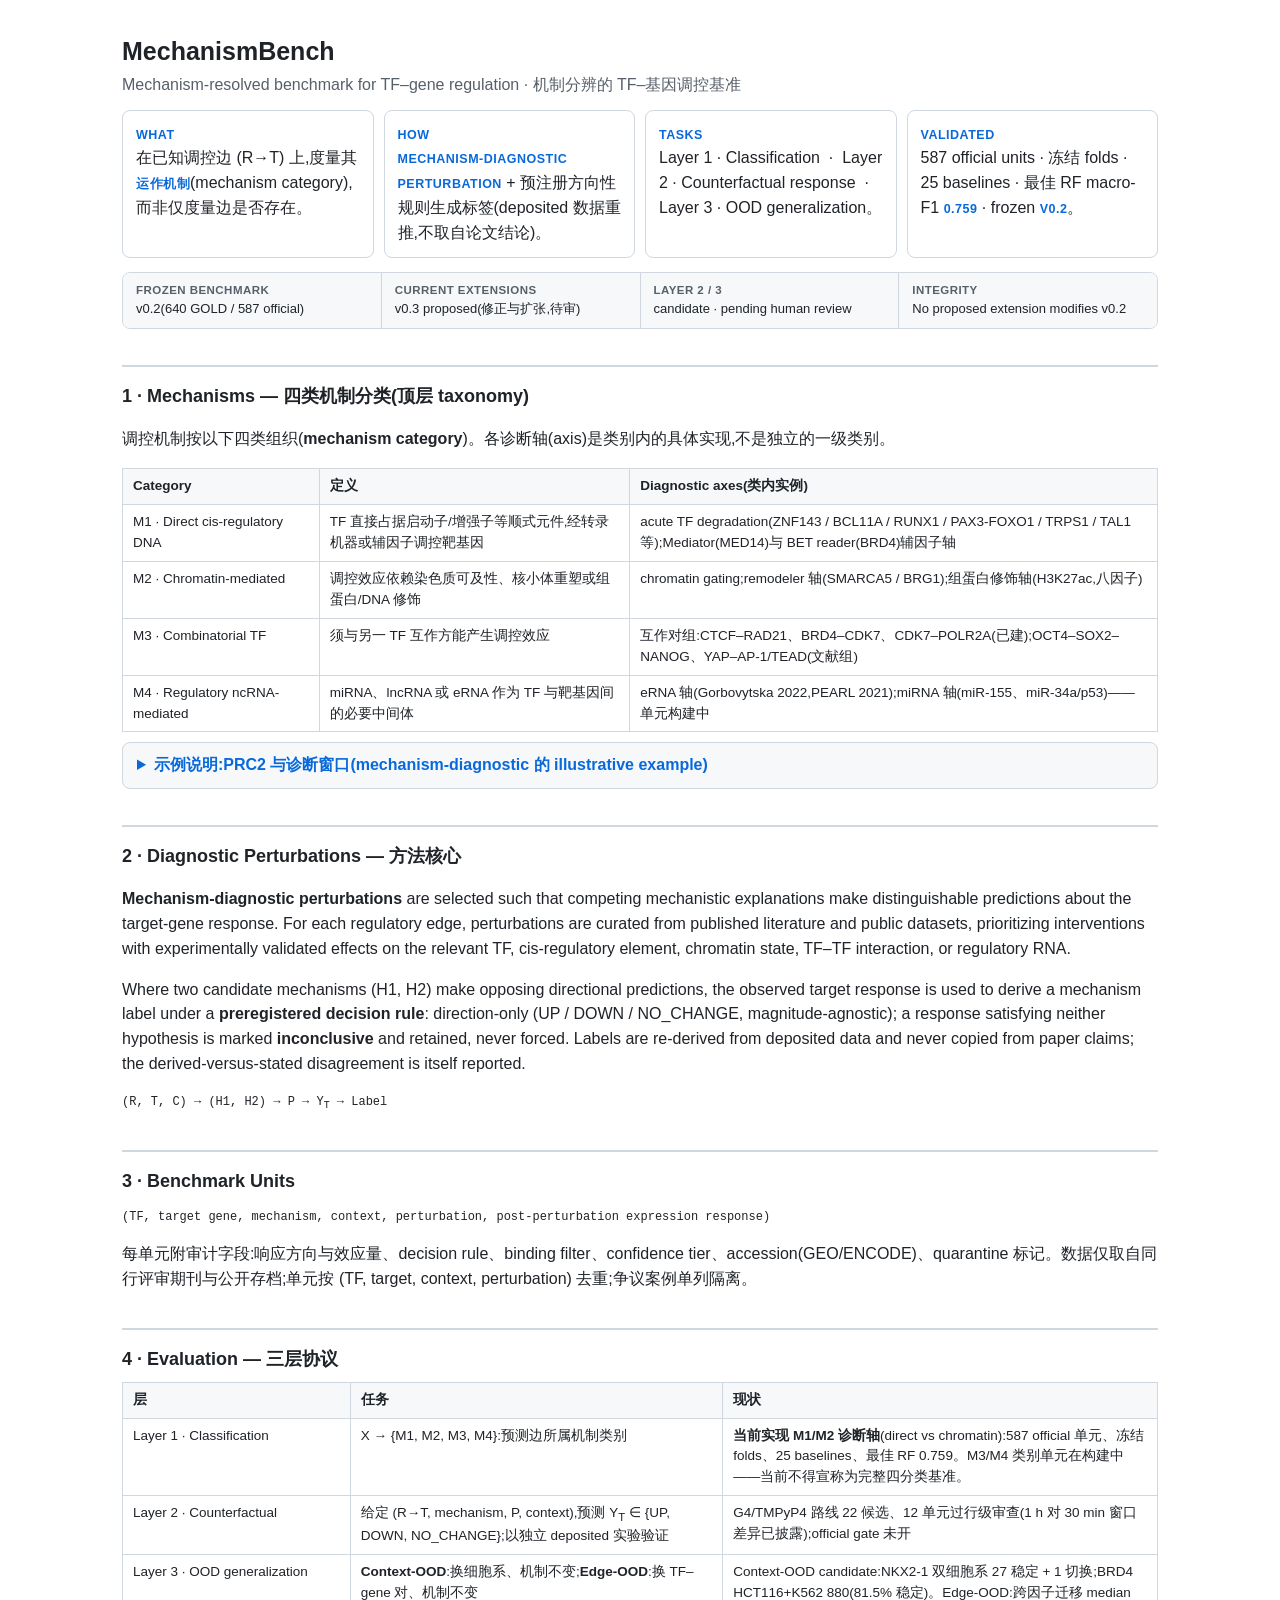
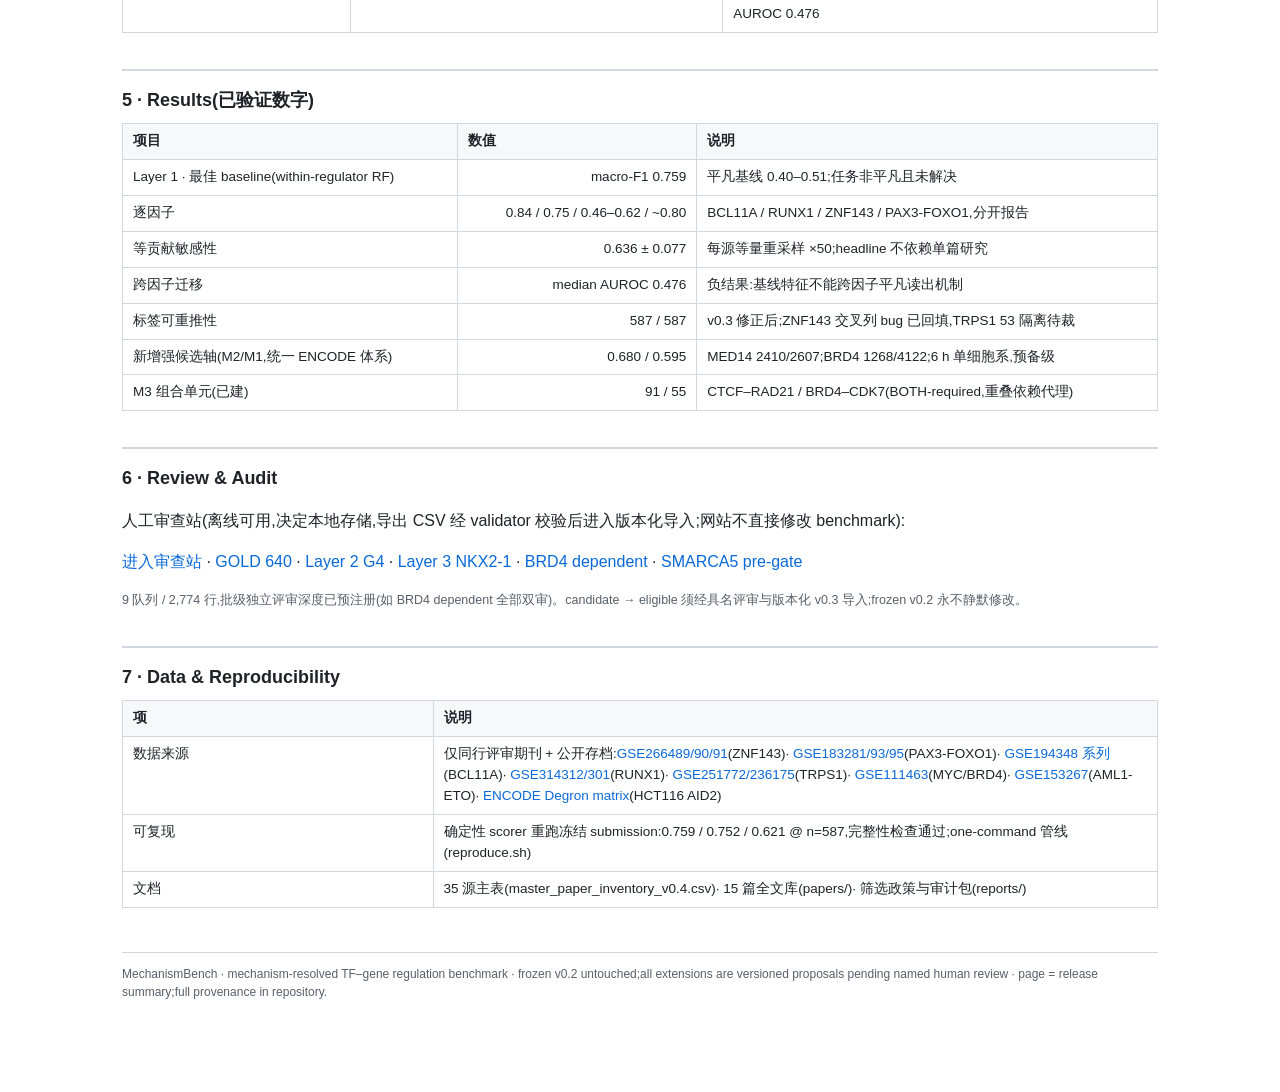
==== overview.html @ c8e1982f "Rebuild overview.html to spec: 4-category taxonomy as top level (axes as instantiations), diagnostic" ====
<!DOCTYPE html>
<html lang="zh">
<head>
<meta charset="utf-8">
<meta name="viewport" content="width=device-width, initial-scale=1">
<title>MechanismBench — Benchmark Release</title>
<style>
:root{--ink:#1f2328;--mut:#57606a;--line:#d0d7de;--bg:#f6f8fa;--accent:#0969da}
*{box-sizing:border-box}
body{font-family:-apple-system,"PingFang SC","Microsoft YaHei",Segoe UI,sans-serif;color:var(--ink);margin:0;line-height:1.55;background:#fff}
.wrap{max-width:1080px;margin:0 auto;padding:32px 22px 90px}
h1{font-size:25px;margin:0 0 2px}
h2{font-size:18px;margin:36px 0 8px;padding-top:16px;border-top:2px solid var(--line)}
h3{font-size:15px;margin:16px 0 4px}
.sub{color:var(--mut);margin:0}
table{border-collapse:collapse;width:100%;font-size:13.5px;margin:8px 0}
th,td{border:1px solid var(--line);padding:7px 10px;text-align:left;vertical-align:top}
th{background:var(--bg);font-weight:600}
td.n{text-align:right;font-variant-numeric:tabular-nums;white-space:nowrap}
.note{color:var(--mut);font-size:12.5px}
.mono{font-family:ui-monospace,Menlo,monospace;font-size:12px}
.statusbar{display:flex;flex-wrap:wrap;gap:0;border:1px solid var(--line);border-radius:8px;overflow:hidden;margin:14px 0}
.statusbar div{flex:1;min-width:200px;padding:9px 13px;background:var(--bg);border-right:1px solid var(--line);font-size:13px}
.statusbar div:last-child{border-right:none}
.statusbar b{display:block;font-size:11.5px;color:var(--mut);text-transform:uppercase;letter-spacing:.04em}
.qa{display:flex;flex-wrap:wrap;gap:10px;margin:12px 0}
.qa div{flex:1;min-width:230px;border:1px solid var(--line);border-radius:8px;padding:11px 13px}
.qa b{color:var(--accent);font-size:12.5px;text-transform:uppercase;letter-spacing:.04em}
.cat{margin:10px 0;padding:10px 14px;border-left:3px solid var(--line);background:var(--bg)}
.cat b{font-size:14px}
a{color:var(--accent);text-decoration:none}
a:hover{text-decoration:underline}
details{border:1px solid var(--line);border-radius:8px;background:var(--bg);margin:10px 0;padding:0 14px}
details summary{cursor:pointer;font-weight:600;color:var(--accent);padding:10px 0}
footer{margin-top:44px;color:var(--mut);font-size:12px;border-top:1px solid var(--line);padding-top:12px}
</style>
</head>
<body>
<div class="wrap">

<h1>MechanismBench</h1>
<p class="sub">Mechanism-resolved benchmark for TF–gene regulation · 机制分辨的 TF–基因调控基准</p>

<div class="qa">
<div><b>What</b><br>在已知调控边 (R→T) 上,度量其<b>运作机制</b>(mechanism category),而非仅度量边是否存在。</div>
<div><b>How</b><br><b>Mechanism-diagnostic perturbation</b> + 预注册方向性规则生成标签(deposited 数据重推,不取自论文结论)。</div>
<div><b>Tasks</b><br>Layer 1 · Classification &nbsp;·&nbsp; Layer 2 · Counterfactual response &nbsp;·&nbsp; Layer 3 · OOD generalization。</div>
<div><b>Validated</b><br>587 official units · 冻结 folds · 25 baselines · 最佳 RF macro-F1 <b>0.759</b> · frozen <b>v0.2</b>。</div>
</div>

<div class="statusbar">
<div><b>Frozen benchmark</b>v0.2(640 GOLD / 587 official)</div>
<div><b>Current extensions</b>v0.3 proposed(修正与扩张,待审)</div>
<div><b>Layer 2 / 3</b>candidate · pending human review</div>
<div><b>Integrity</b>No proposed extension modifies v0.2</div>
</div>

<h2>1 · Mechanisms — 四类机制分类(顶层 taxonomy)</h2>
<p>调控机制按以下四类组织(<b>mechanism category</b>)。各诊断轴(axis)是类别内的具体实现,不是独立的一级类别。</p>
<table>
<tr><th style="width:19%">Category</th><th style="width:30%">定义</th><th>Diagnostic axes(类内实例)</th></tr>
<tr><td>M1 · Direct cis-regulatory DNA</td><td>TF 直接占据启动子/增强子等顺式元件,经转录机器或辅因子调控靶基因</td><td>acute TF degradation(ZNF143 / BCL11A / RUNX1 / PAX3-FOXO1 / TRPS1 / TAL1 等);Mediator(MED14)与 BET reader(BRD4)辅因子轴</td></tr>
<tr><td>M2 · Chromatin-mediated</td><td>调控效应依赖染色质可及性、核小体重塑或组蛋白/DNA 修饰</td><td>chromatin gating;remodeler 轴(SMARCA5 / BRG1);组蛋白修饰轴(H3K27ac,八因子)</td></tr>
<tr><td>M3 · Combinatorial TF</td><td>须与另一 TF 互作方能产生调控效应</td><td>互作对组:CTCF–RAD21、BRD4–CDK7、CDK7–POLR2A(已建);OCT4–SOX2–NANOG、YAP–AP-1/TEAD(文献组)</td></tr>
<tr><td>M4 · Regulatory ncRNA-mediated</td><td>miRNA、lncRNA 或 eRNA 作为 TF 与靶基因间的必要中间体</td><td>eRNA 轴(Gorbovytska 2022,PEARL 2021);miRNA 轴(miR-155、miR-34a/p53)——单元构建中</td></tr>
</table>
<details><summary>示例说明:PRC2 与诊断窗口(mechanism-diagnostic 的 illustrative example)</summary>
<p>PRC2 抑制是"机制诊断扰动"的经典示意:若边为 M2(锁被开),靶应响应;若为 M1,则不应响应。但 H3K27me3 更替慢于本基准的急性诊断窗(30 min–6 h),故 PRC2 目前不作为 acute benchmark 的数据点——这体现对实验设计边界的界定,而非遗漏。</p>
</details>

<h2>2 · Diagnostic Perturbations — 方法核心</h2>
<p><b>Mechanism-diagnostic perturbations</b> are selected such that competing mechanistic explanations make distinguishable predictions about the target-gene response. For each regulatory edge, perturbations are curated from published literature and public datasets, prioritizing interventions with experimentally validated effects on the relevant TF, cis-regulatory element, chromatin state, TF–TF interaction, or regulatory RNA.</p>
<p>Where two candidate mechanisms (H1, H2) make opposing directional predictions, the observed target response is used to derive a mechanism label under a <b>preregistered decision rule</b>: direction-only (UP / DOWN / NO_CHANGE, magnitude-agnostic); a response satisfying neither hypothesis is marked <b>inconclusive</b> and retained, never forced. Labels are re-derived from deposited data and never copied from paper claims; the derived-versus-stated disagreement is itself reported.</p>
<p class="mono">(R, T, C) → (H1, H2) → P → Y<sub>T</sub> → Label</p>

<h2>3 · Benchmark Units</h2>
<p class="mono">(TF, target gene, mechanism, context, perturbation, post-perturbation expression response)</p>
<p>每单元附审计字段:响应方向与效应量、decision rule、binding filter、confidence tier、accession(GEO/ENCODE)、quarantine 标记。数据仅取自同行评审期刊与公开存档;单元按 (TF, target, context, perturbation) 去重;争议案例单列隔离。</p>

<h2>4 · Evaluation — 三层协议</h2>
<table>
<tr><th style="width:22%">层</th><th style="width:36%">任务</th><th>现状</th></tr>
<tr><td>Layer 1 · Classification</td><td>X → {M1, M2, M3, M4}:预测边所属机制类别</td><td><b>当前实现 M1/M2 诊断轴</b>(direct vs chromatin):587 official 单元、冻结 folds、25 baselines、最佳 RF 0.759。M3/M4 类别单元在构建中——当前不得宣称为完整四分类基准。</td></tr>
<tr><td>Layer 2 · Counterfactual</td><td>给定 (R→T, mechanism, P, context),预测 Y<sub>T</sub> ∈ {UP, DOWN, NO_CHANGE};以独立 deposited 实验验证</td><td>G4/TMPyP4 路线 22 候选、12 单元过行级审查(1 h 对 30 min 窗口差异已披露);official gate 未开</td></tr>
<tr><td>Layer 3 · OOD generalization</td><td><b>Context-OOD</b>:换细胞系、机制不变;<b>Edge-OOD</b>:换 TF–gene 对、机制不变</td><td>Context-OOD candidate:NKX2-1 双细胞系 27 稳定 + 1 切换;BRD4 HCT116+K562 880(81.5% 稳定)。Edge-OOD:跨因子迁移 median AUROC 0.476</td></tr>
</table>

<h2>5 · Results(已验证数字)</h2>
<table>
<tr><th>项目</th><th class="n">数值</th><th>说明</th></tr>
<tr><td>Layer 1 · 最佳 baseline(within-regulator RF)</td><td class="n">macro-F1 0.759</td><td>平凡基线 0.40–0.51;任务非平凡且未解决</td></tr>
<tr><td>逐因子</td><td class="n">0.84 / 0.75 / 0.46–0.62 / ~0.80</td><td>BCL11A / RUNX1 / ZNF143 / PAX3-FOXO1,分开报告</td></tr>
<tr><td>等贡献敏感性</td><td class="n">0.636 ± 0.077</td><td>每源等量重采样 ×50;headline 不依赖单篇研究</td></tr>
<tr><td>跨因子迁移</td><td class="n">median AUROC 0.476</td><td>负结果:基线特征不能跨因子平凡读出机制</td></tr>
<tr><td>标签可重推性</td><td class="n">587 / 587</td><td>v0.3 修正后;ZNF143 交叉列 bug 已回填,TRPS1 53 隔离待裁</td></tr>
<tr><td>新增强候选轴(M2/M1,统一 ENCODE 体系)</td><td class="n">0.680 / 0.595</td><td>MED14 2410/2607;BRD4 1268/4122;6 h 单细胞系,预备级</td></tr>
<tr><td>M3 组合单元(已建)</td><td class="n">91 / 55</td><td>CTCF–RAD21 / BRD4–CDK7(BOTH-required,重叠依赖代理)</td></tr>
</table>

<h2>6 · Review &amp; Audit</h2>
<p>人工审查站(离线可用,决定本地存储,导出 CSV 经 validator 校验后进入版本化导入;网站不直接修改 benchmark):</p>
<p>
<a href="index.html">进入审查站</a> ·
<a href="index.html#gold_primary">GOLD 640</a> ·
<a href="index.html#layer2_g4">Layer 2 G4</a> ·
<a href="index.html#layer3_nkx21">Layer 3 NKX2-1</a> ·
<a href="index.html#coactivator_dependent">BRD4 dependent</a> ·
<a href="index.html#smarca5_pregate">SMARCA5 pre-gate</a>
</p>
<p class="note">9 队列 / 2,774 行,批级独立评审深度已预注册(如 BRD4 dependent 全部双审)。candidate → eligible 须经具名评审与版本化 v0.3 导入;frozen v0.2 永不静默修改。</p>

<h2>7 · Data &amp; Reproducibility</h2>
<table>
<tr><th style="width:30%">项</th><th>说明</th></tr>
<tr><td>数据来源</td><td>仅同行评审期刊 + 公开存档:<a href="https://www.ncbi.nlm.nih.gov/geo/query/acc.cgi?acc=GSE266489" target="_blank">GSE266489/90/91</a>(ZNF143)· <a href="https://www.ncbi.nlm.nih.gov/geo/query/acc.cgi?acc=GSE183281" target="_blank">GSE183281/93/95</a>(PAX3-FOXO1)· <a href="https://www.ncbi.nlm.nih.gov/geo/query/acc.cgi?acc=GSE194348" target="_blank">GSE194348 系列</a>(BCL11A)· <a href="https://www.ncbi.nlm.nih.gov/geo/query/acc.cgi?acc=GSE314312" target="_blank">GSE314312/301</a>(RUNX1)· <a href="https://www.ncbi.nlm.nih.gov/geo/query/acc.cgi?acc=GSE251772" target="_blank">GSE251772/236175</a>(TRPS1)· <a href="https://www.ncbi.nlm.nih.gov/geo/query/acc.cgi?acc=GSE111463" target="_blank">GSE111463</a>(MYC/BRD4)· <a href="https://www.ncbi.nlm.nih.gov/geo/query/acc.cgi?acc=GSE153267" target="_blank">GSE153267</a>(AML1-ETO)· <a href="https://www.encodeproject.org/degron-matrix/?type=Experiment&amp;internal_tags=Degron" target="_blank">ENCODE Degron matrix</a>(HCT116 AID2)</td></tr>
<tr><td>可复现</td><td>确定性 scorer 重跑冻结 submission:0.759 / 0.752 / 0.621 @ n=587,完整性检查通过;one-command 管线(reproduce.sh)</td></tr>
<tr><td>文档</td><td>35 源主表(master_paper_inventory_v0.4.csv)· 15 篇全文库(papers/)· 筛选政策与审计包(reports/)</td></tr>
</table>

<footer>
MechanismBench · mechanism-resolved TF–gene regulation benchmark ·
frozen v0.2 untouched;all extensions are versioned proposals pending named human review ·
page = release summary;full provenance in repository.
</footer>

</div>
</body>
</html>
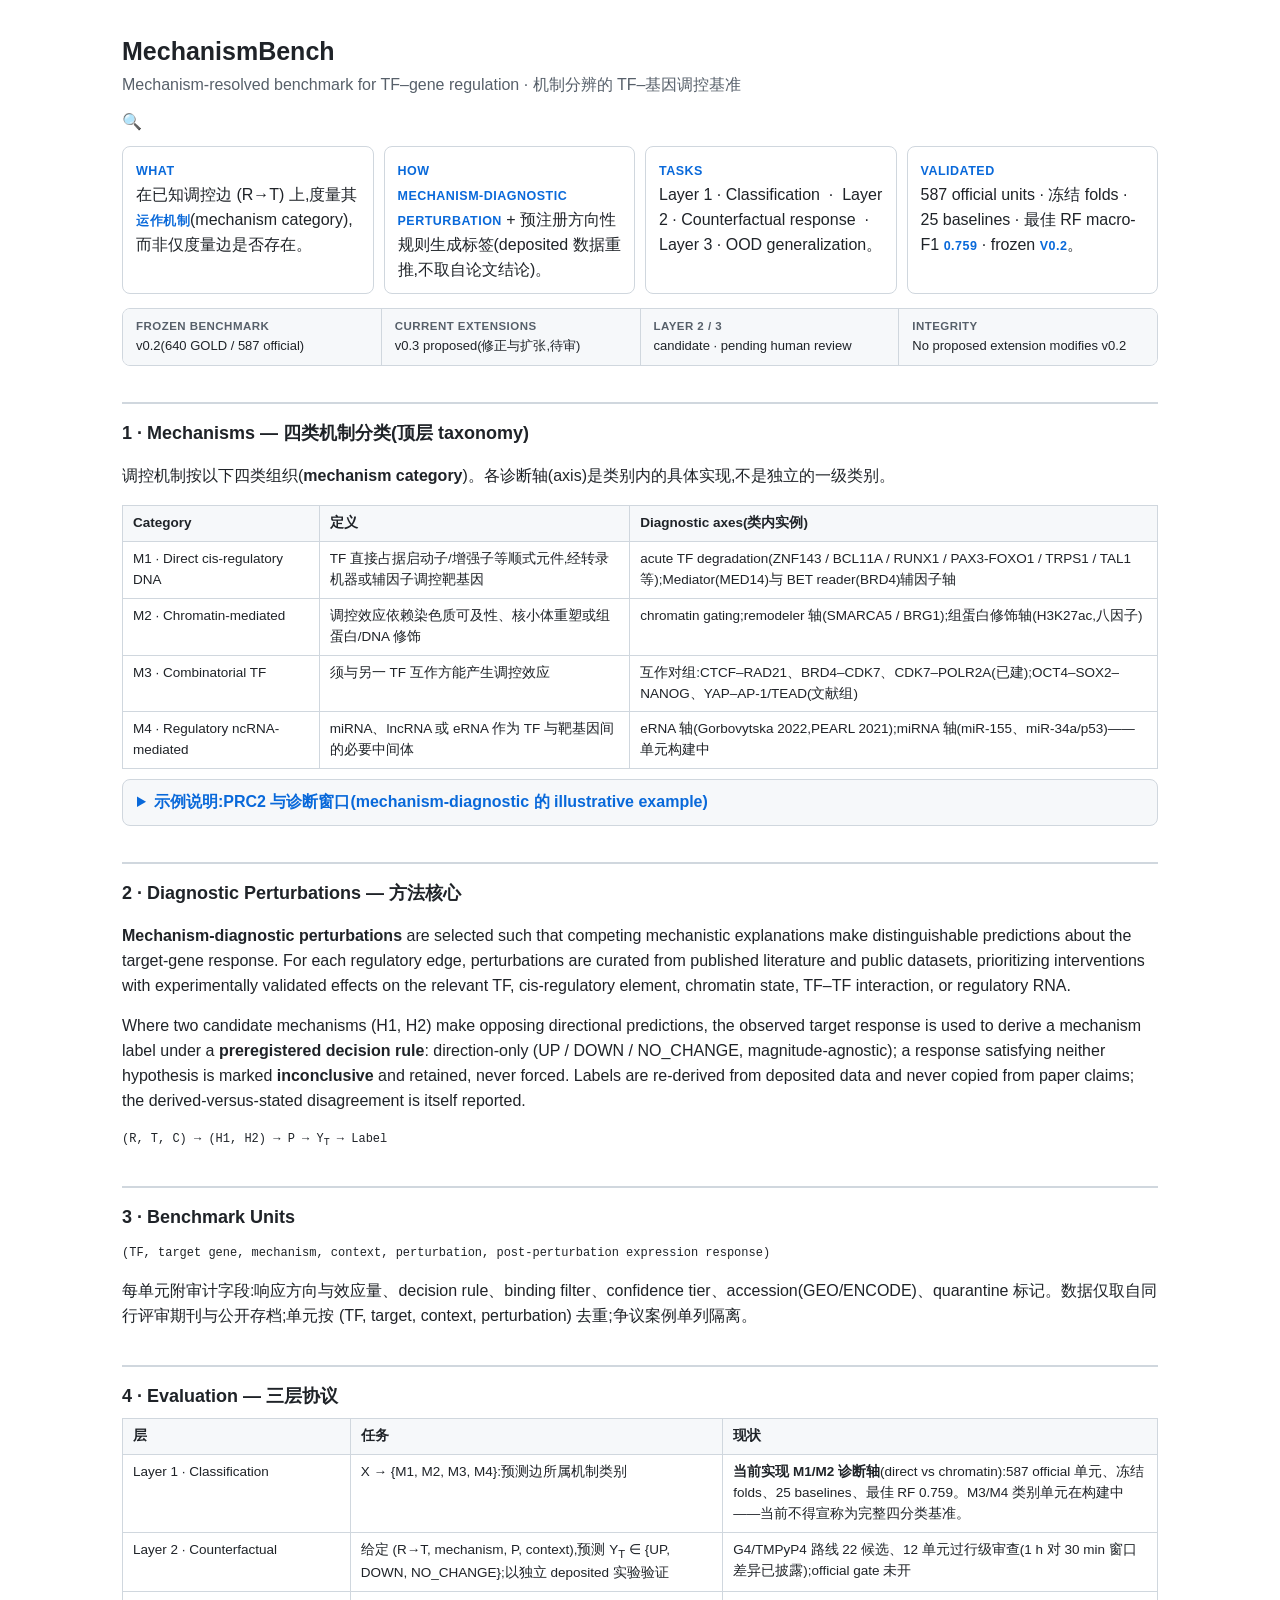
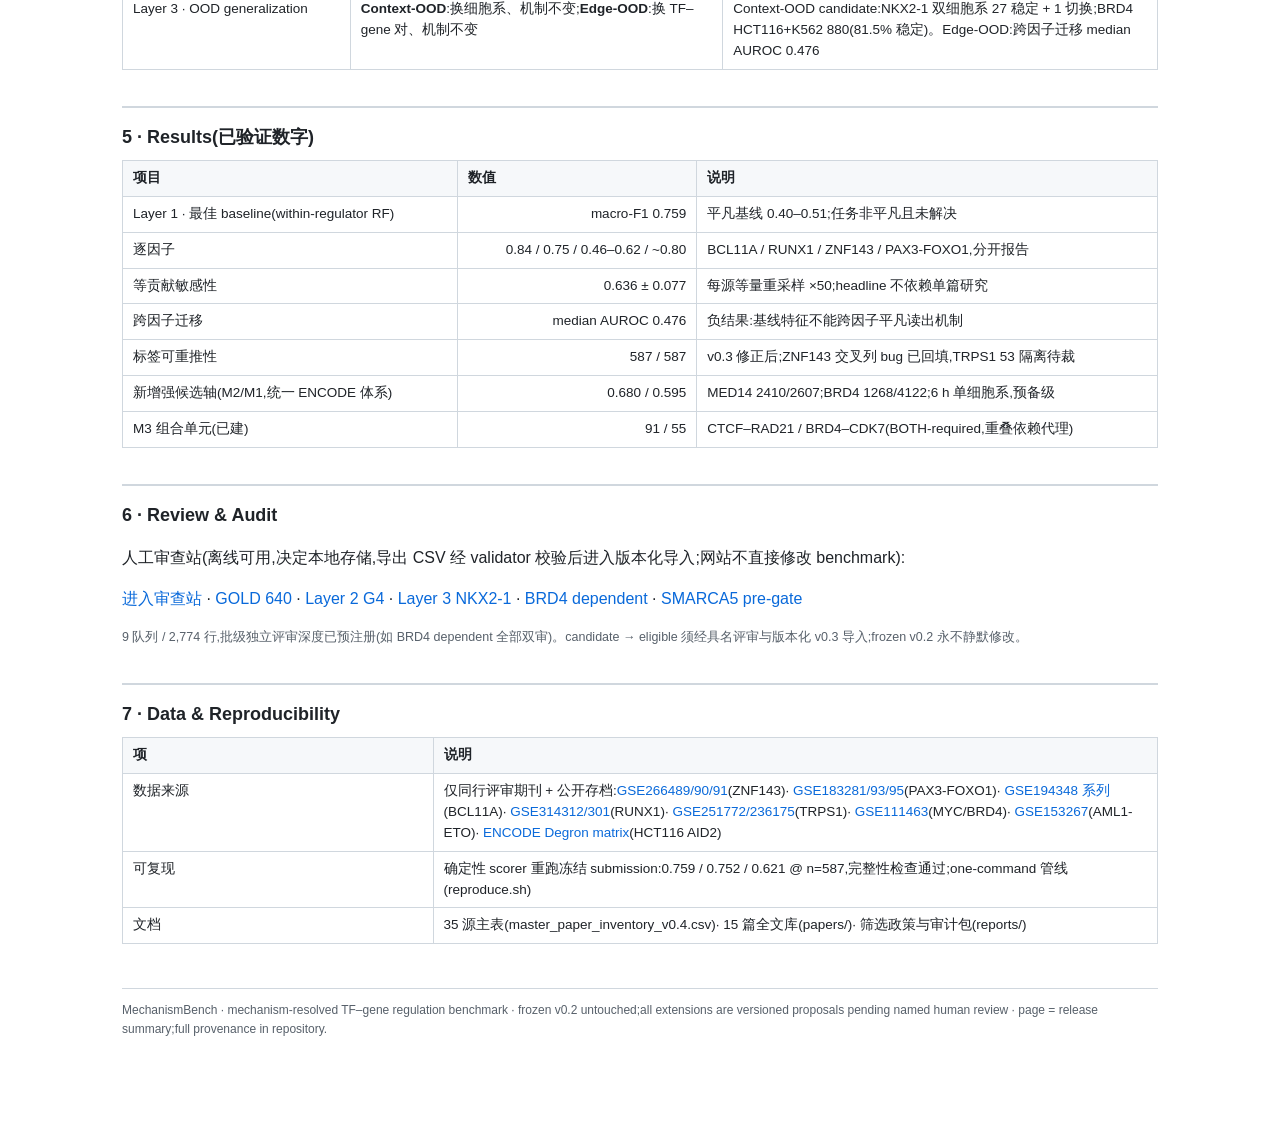
==== commit be209889: "Add 'Anatomy of a MechanismBench Unit' (unit.html): real GOLD unit MB-v0.2-0298 RUNX1->ENSG000002751" ====
--- a/overview.html
+++ b/overview.html
@@ -41,6 +41,7 @@
 <h1>MechanismBench</h1>
 <p class="sub">Mechanism-resolved benchmark for TF–gene regulation · 机制分辨的 TF–基因调控基准</p>
 
+<p style="margin:12px 0 0"><a class="btn" href="unit.html" style="color:#fff">🔍 See one benchmark unit — 完整证据链演示(A unity demo: experiment → label)</a></p>
 <div class="qa">
 <div><b>What</b><br>在已知调控边 (R→T) 上,度量其<b>运作机制</b>(mechanism category),而非仅度量边是否存在。</div>
 <div><b>How</b><br><b>Mechanism-diagnostic perturbation</b> + 预注册方向性规则生成标签(deposited 数据重推,不取自论文结论)。</div>
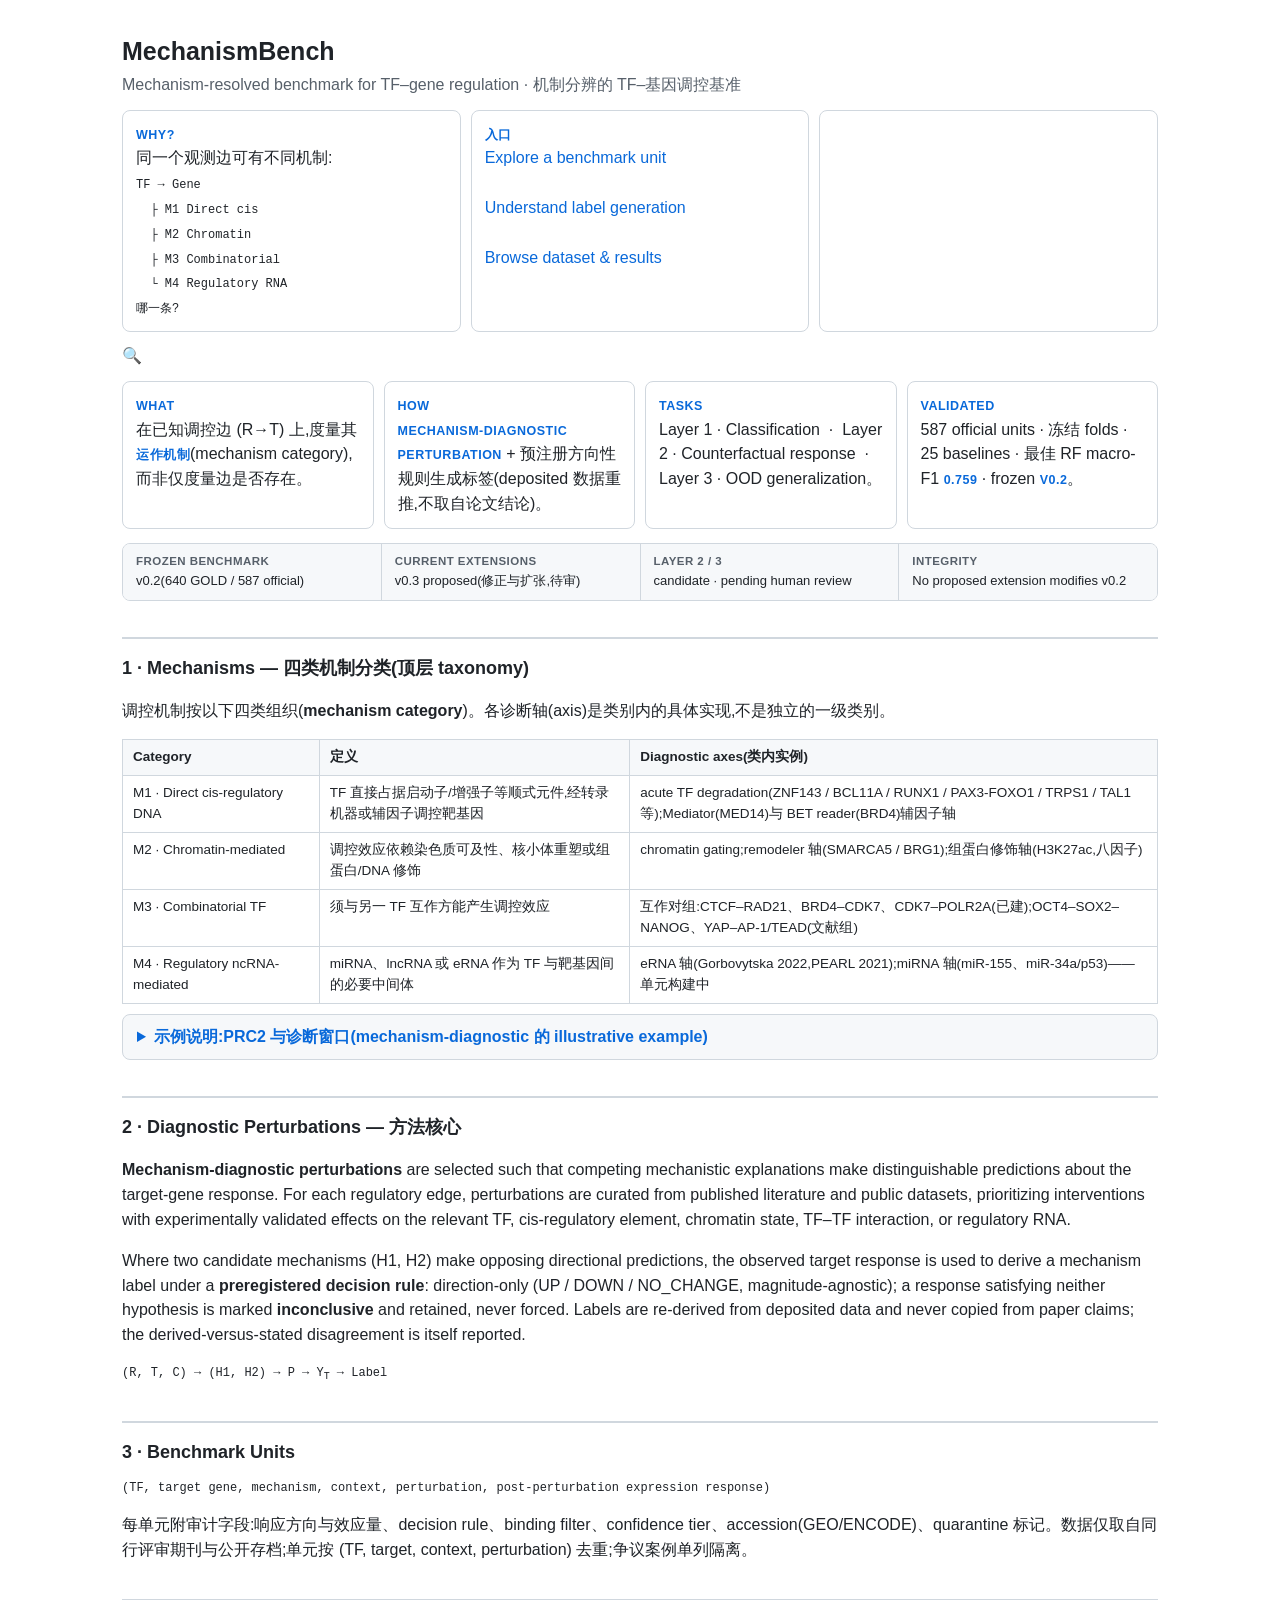
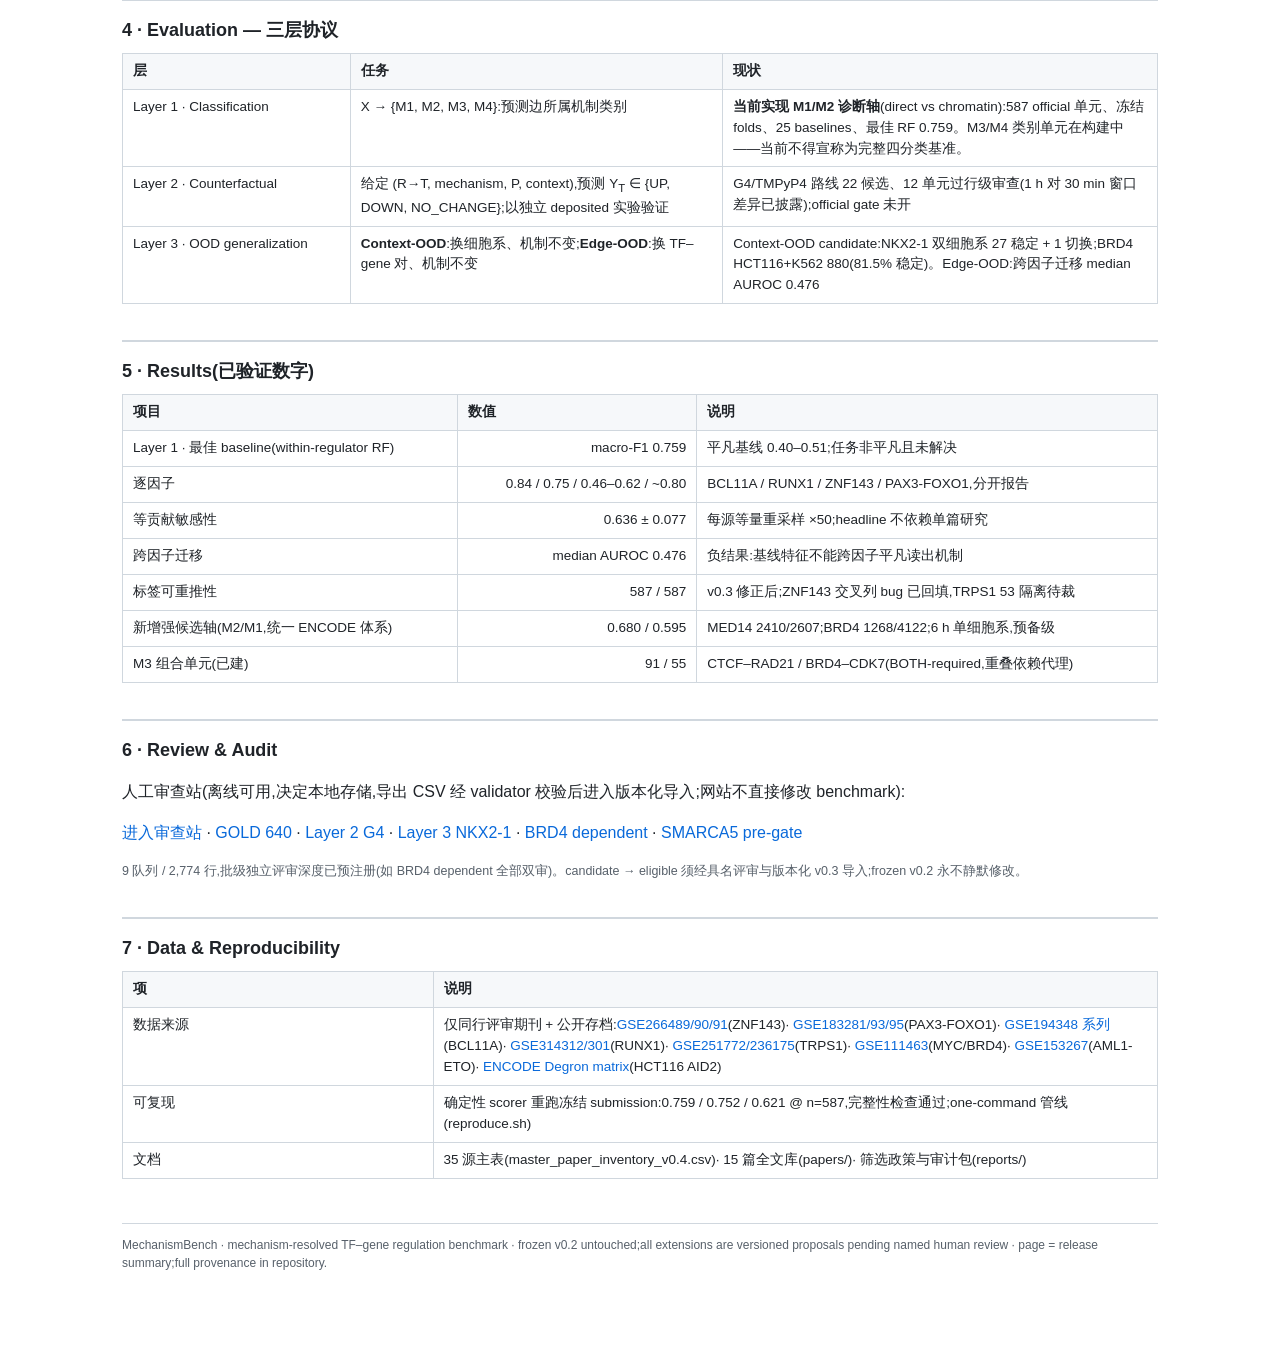
==== commit 7c8b6cc0: "Five curated Evidence Cases (gating/kinetics/BRD4/combinatorial/INCONCLUSIVE-HBG1) with Hyp-A/B nami" ====
--- a/overview.html
+++ b/overview.html
@@ -41,6 +41,14 @@
 <h1>MechanismBench</h1>
 <p class="sub">Mechanism-resolved benchmark for TF–gene regulation · 机制分辨的 TF–基因调控基准</p>
 
+<div class="qa" style="margin-top:12px">
+<div><b>Why?</b><br>同一个观测边可有不同机制:<br><span class="mono">TF → Gene<br>&nbsp;&nbsp;├ M1 Direct cis<br>&nbsp;&nbsp;├ M2 Chromatin<br>&nbsp;&nbsp;├ M3 Combinatorial<br>&nbsp;&nbsp;└ M4 Regulatory RNA<br>哪一条?</span></div>
+<div><b>入口</b><br>
+<a class="btn" href="unit.html">Explore a benchmark unit</a><br><br>
+<a class="btn ghost" href="unit.html#derivation-section" onclick="void(0)">Understand label generation</a><br><br>
+<a class="btn ghost" href="#5-results">Browse dataset &amp; results</a></div>
+<div></div>
+</div>
 <p style="margin:12px 0 0"><a class="btn" href="unit.html" style="color:#fff">🔍 See one benchmark unit — 完整证据链演示(A unity demo: experiment → label)</a></p>
 <div class="qa">
 <div><b>What</b><br>在已知调控边 (R→T) 上,度量其<b>运作机制</b>(mechanism category),而非仅度量边是否存在。</div>
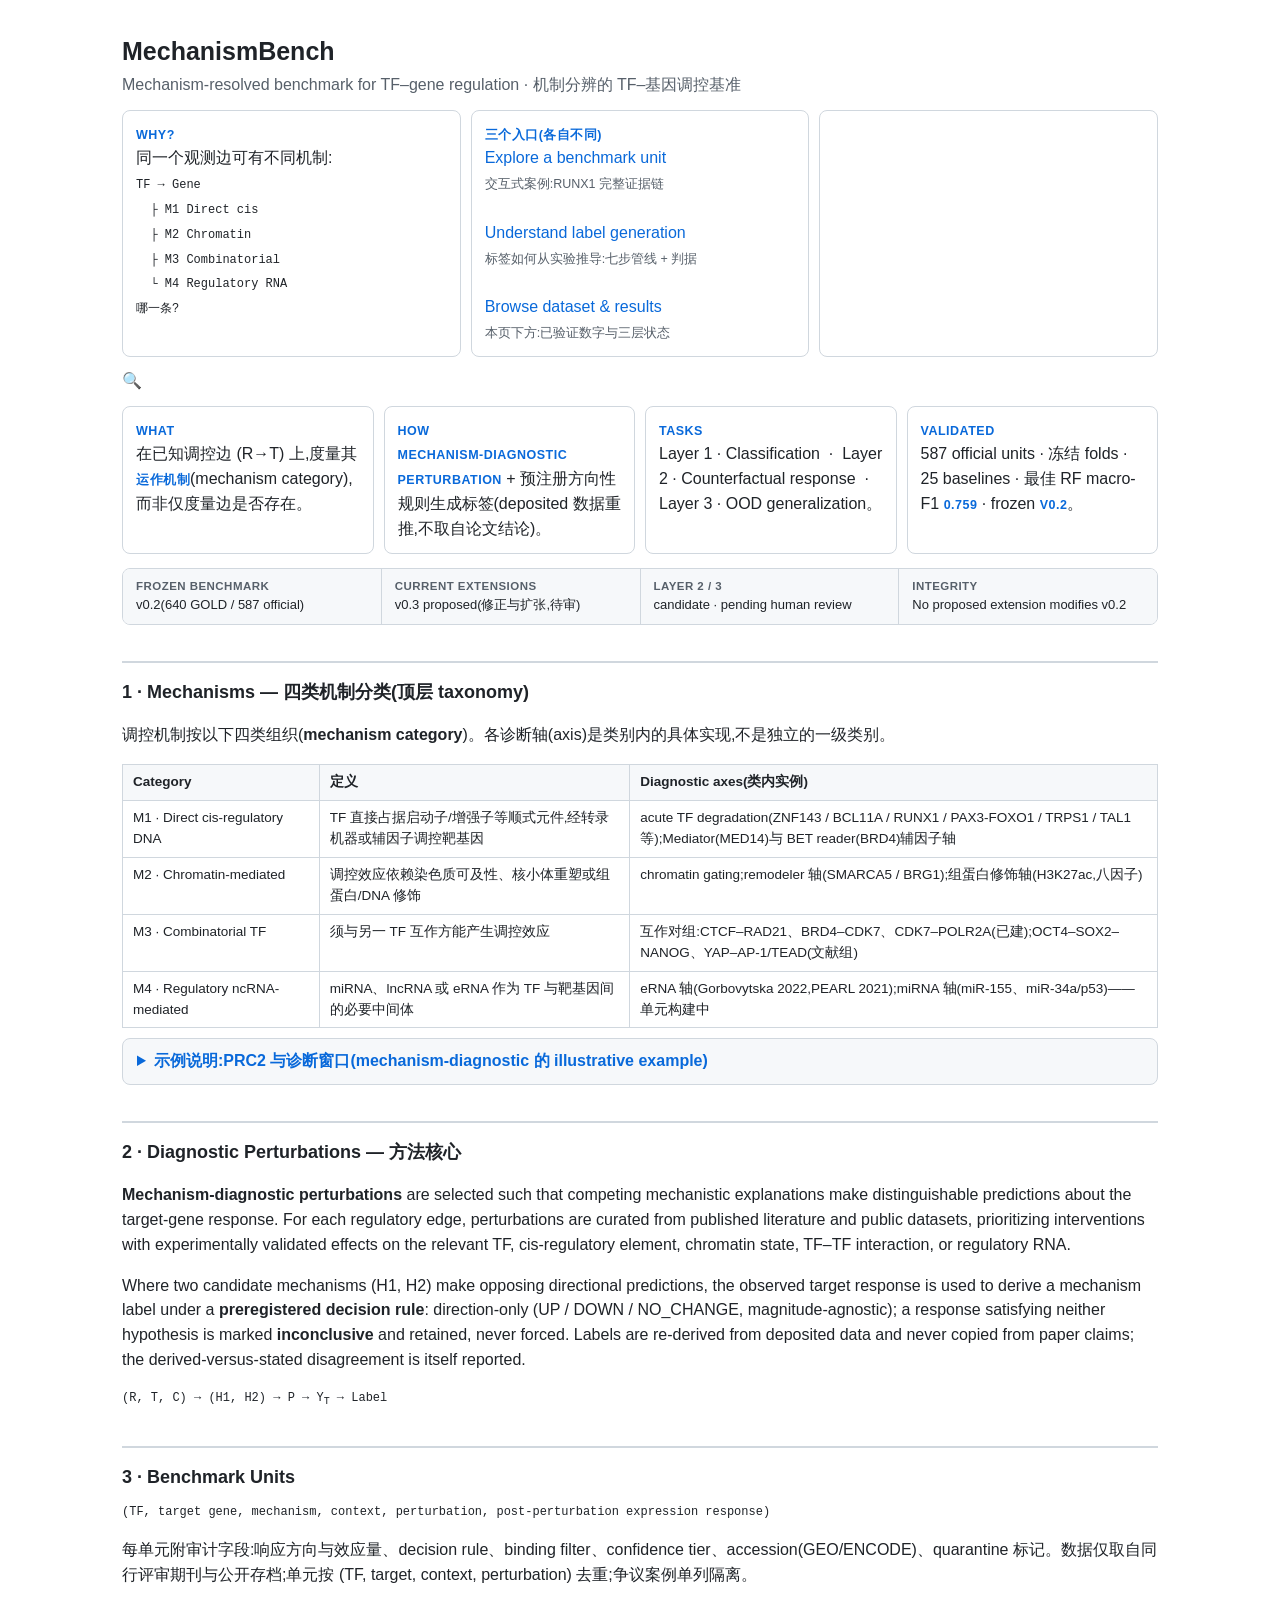
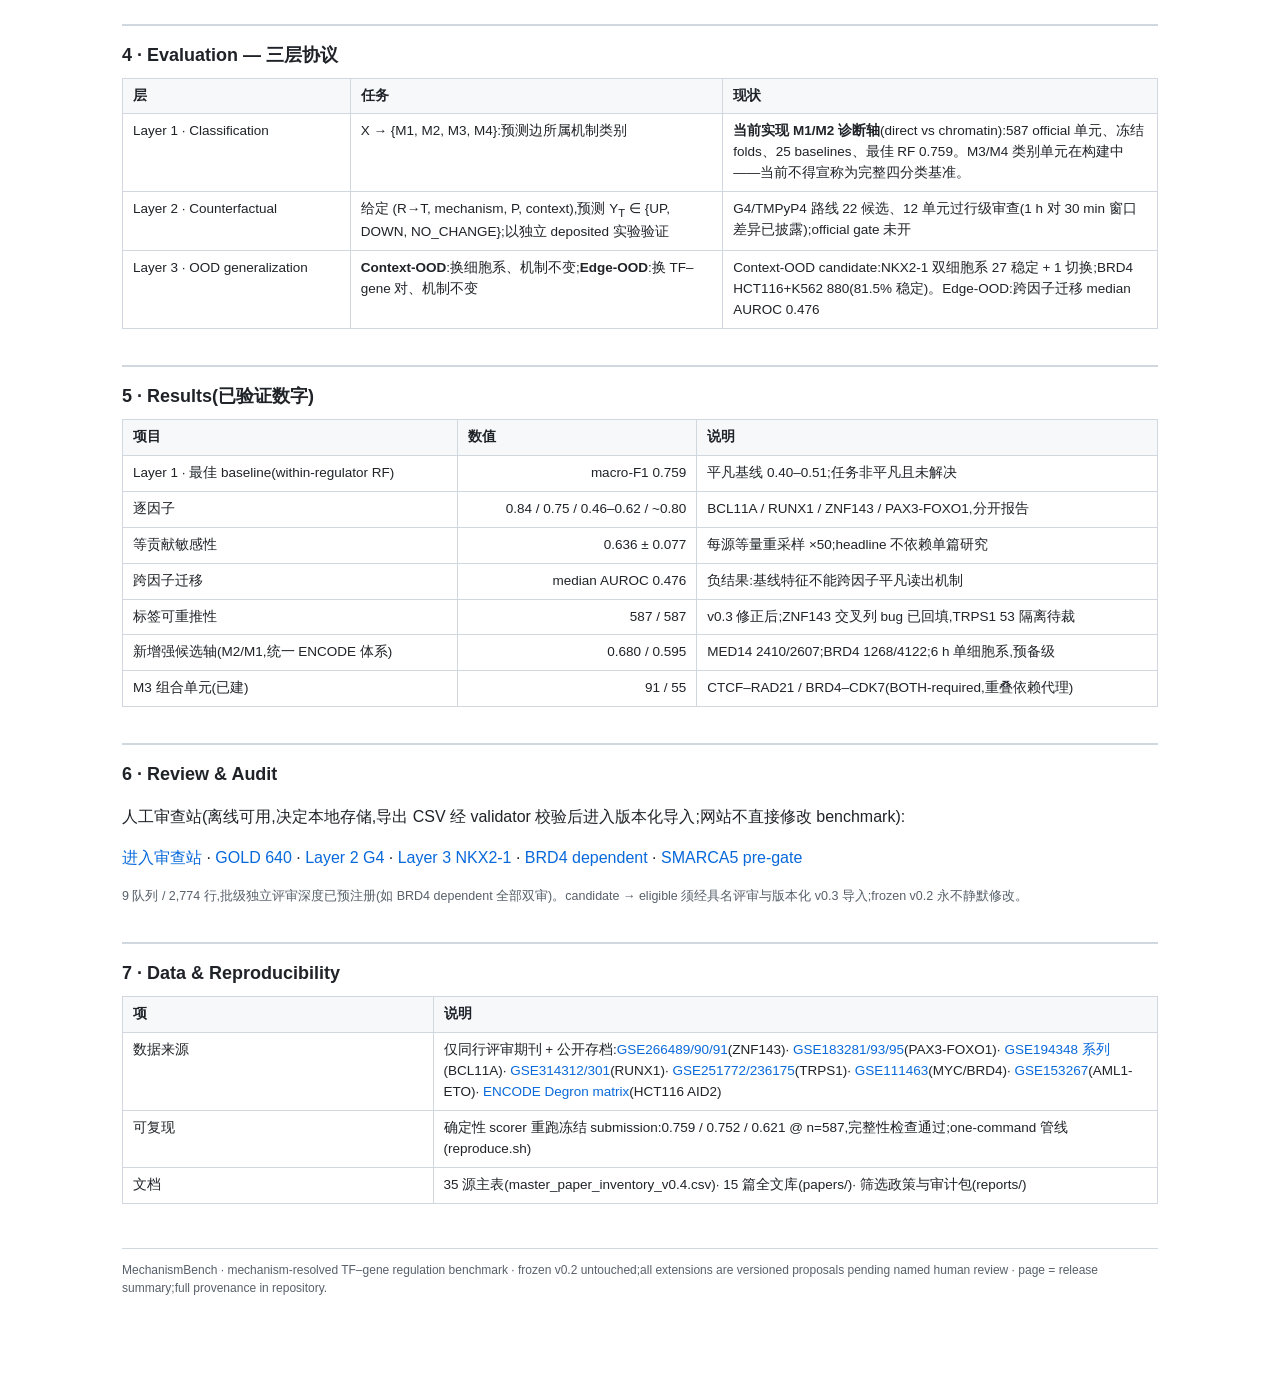
==== commit a3f2a79c: "Overview entrances: distinct targets (unit demo / label-generation focus mode with 7-step pipeline /" ====
--- a/overview.html
+++ b/overview.html
@@ -43,10 +43,10 @@
 
 <div class="qa" style="margin-top:12px">
 <div><b>Why?</b><br>同一个观测边可有不同机制:<br><span class="mono">TF → Gene<br>&nbsp;&nbsp;├ M1 Direct cis<br>&nbsp;&nbsp;├ M2 Chromatin<br>&nbsp;&nbsp;├ M3 Combinatorial<br>&nbsp;&nbsp;└ M4 Regulatory RNA<br>哪一条?</span></div>
-<div><b>入口</b><br>
-<a class="btn" href="unit.html">Explore a benchmark unit</a><br><br>
-<a class="btn ghost" href="unit.html#derivation-section" onclick="void(0)">Understand label generation</a><br><br>
-<a class="btn ghost" href="#5-results">Browse dataset &amp; results</a></div>
+<div><b>三个入口(各自不同)</b><br>
+<a class="btn" href="unit.html?unit=runx1_gating">Explore a benchmark unit</a><br><span class="note">交互式案例:RUNX1 完整证据链</span><br><br>
+<a class="btn ghost" href="unit.html?focus=label">Understand label generation</a><br><span class="note">标签如何从实验推导:七步管线 + 判据</span><br><br>
+<a class="btn ghost" href="#results">Browse dataset &amp; results</a><br><span class="note">本页下方:已验证数字与三层状态</span></div>
 <div></div>
 </div>
 <p style="margin:12px 0 0"><a class="btn" href="unit.html" style="color:#fff">🔍 See one benchmark unit — 完整证据链演示(A unity demo: experiment → label)</a></p>
@@ -94,7 +94,7 @@
 <tr><td>Layer 3 · OOD generalization</td><td><b>Context-OOD</b>:换细胞系、机制不变;<b>Edge-OOD</b>:换 TF–gene 对、机制不变</td><td>Context-OOD candidate:NKX2-1 双细胞系 27 稳定 + 1 切换;BRD4 HCT116+K562 880(81.5% 稳定)。Edge-OOD:跨因子迁移 median AUROC 0.476</td></tr>
 </table>
 
-<h2>5 · Results(已验证数字)</h2>
+<h2 id="results">5 · Results(已验证数字)</h2>
 <table>
 <tr><th>项目</th><th class="n">数值</th><th>说明</th></tr>
 <tr><td>Layer 1 · 最佳 baseline(within-regulator RF)</td><td class="n">macro-F1 0.759</td><td>平凡基线 0.40–0.51;任务非平凡且未解决</td></tr>
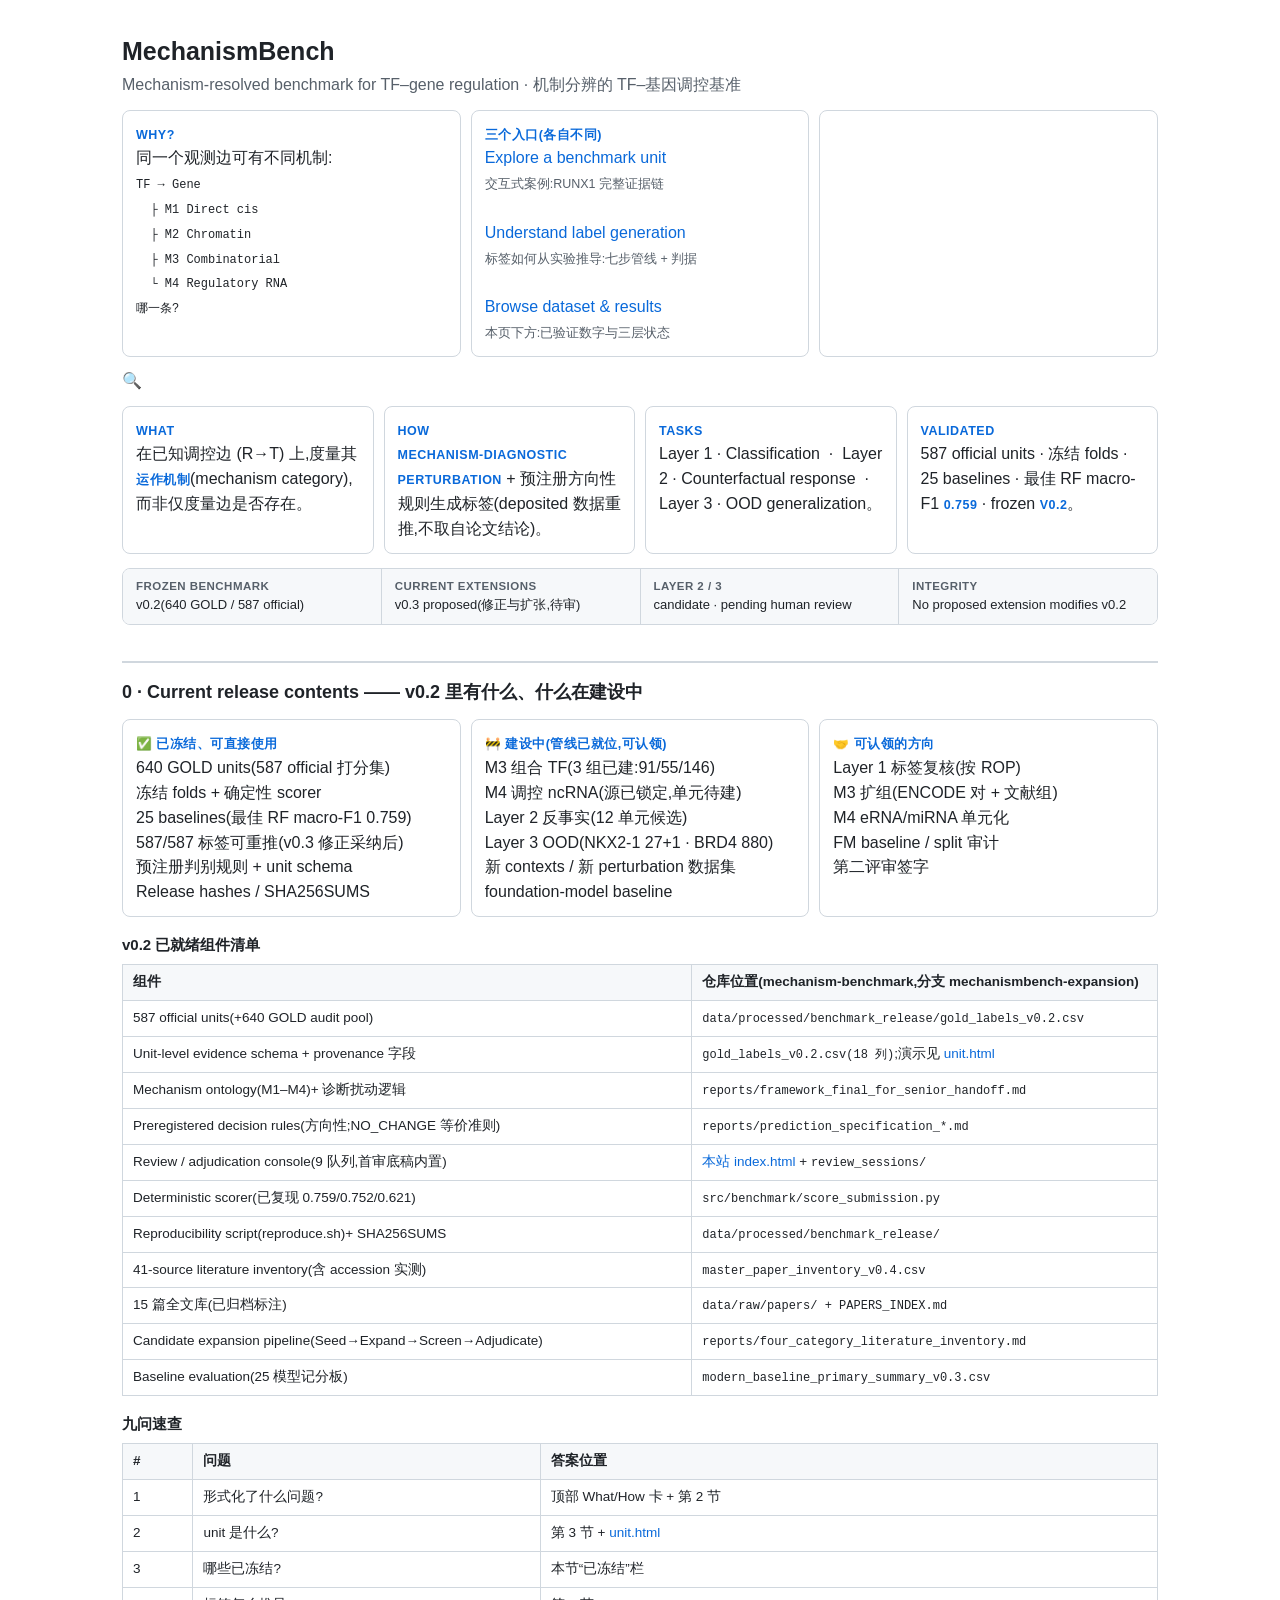
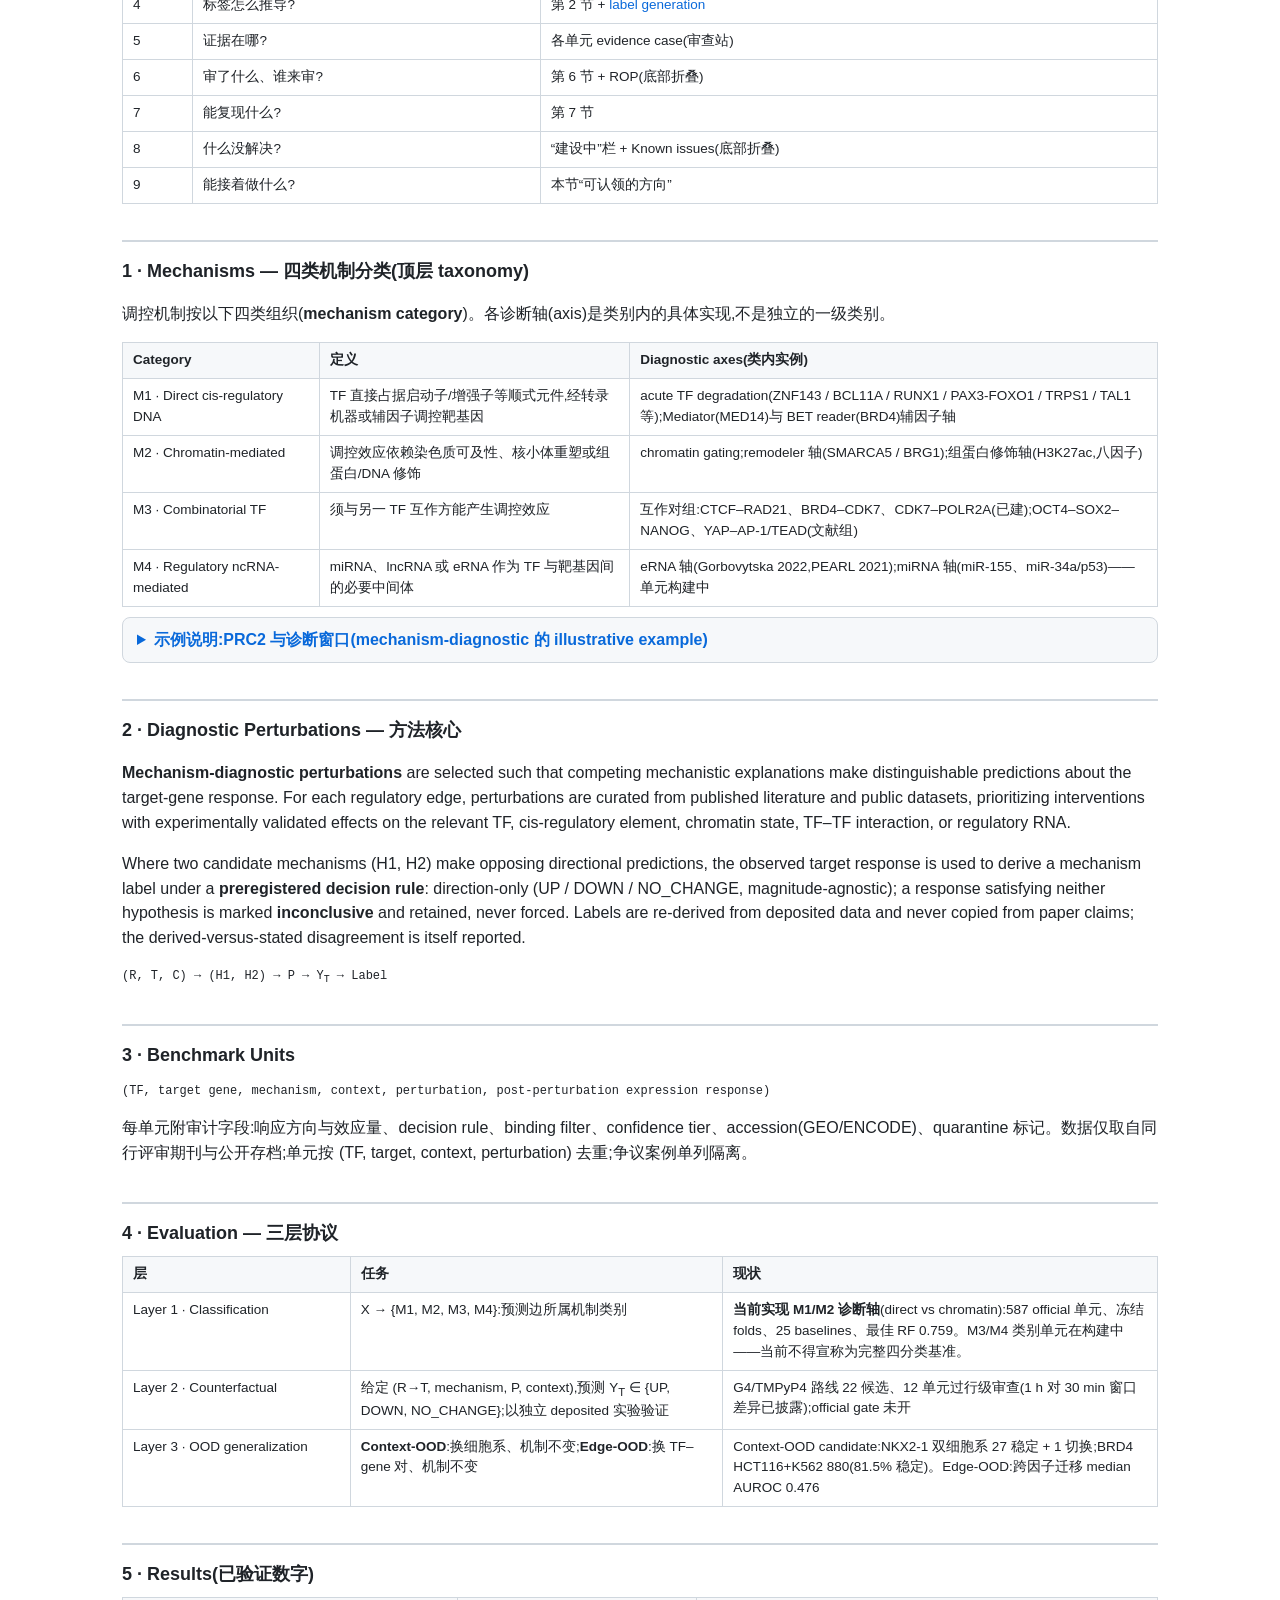
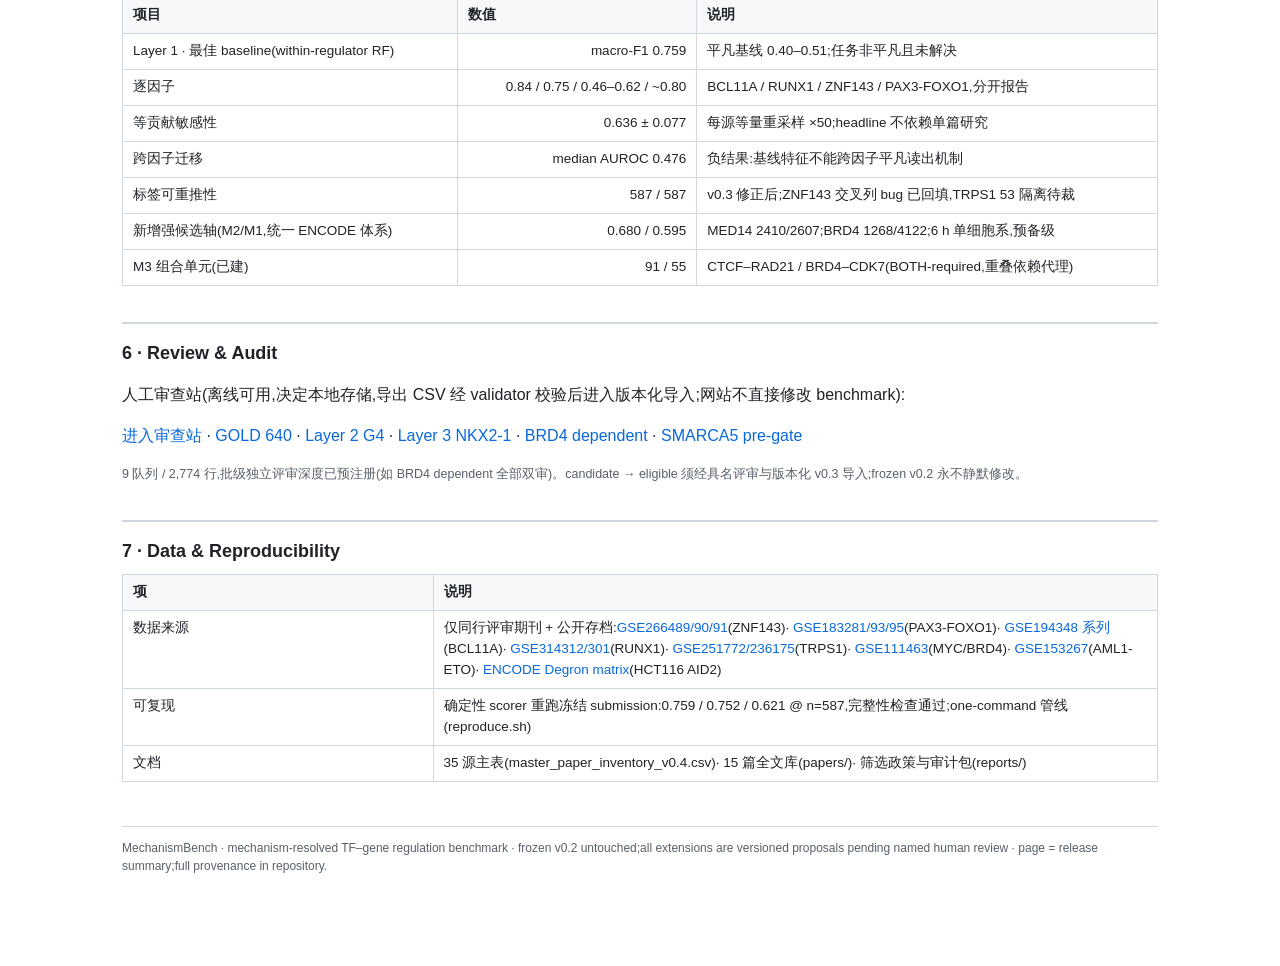
==== commit ba8fd8b5: "Overview section 0: release contents framing (frozen / in-construction / claimable directions + v0.2" ====
--- a/overview.html
+++ b/overview.html
@@ -63,6 +63,61 @@
 <div><b>Layer 2 / 3</b>candidate · pending human review</div>
 <div><b>Integrity</b>No proposed extension modifies v0.2</div>
 </div>
+
+<h2 id="contents">0 · Current release contents —— v0.2 里有什么、什么在建设中</h2>
+
+<div class="qa">
+<div><b>✅ 已冻结、可直接使用</b><br>
+640 GOLD units(587 official 打分集)<br>
+冻结 folds + 确定性 scorer<br>
+25 baselines(最佳 RF macro-F1 0.759)<br>
+587/587 标签可重推(v0.3 修正采纳后)<br>
+预注册判别规则 + unit schema<br>
+Release hashes / SHA256SUMS</div>
+<div><b>🚧 建设中(管线已就位,可认领)</b><br>
+M3 组合 TF(3 组已建:91/55/146)<br>
+M4 调控 ncRNA(源已锁定,单元待建)<br>
+Layer 2 反事实(12 单元候选)<br>
+Layer 3 OOD(NKX2-1 27+1 · BRD4 880)<br>
+新 contexts / 新 perturbation 数据集<br>
+foundation-model baseline</div>
+<div><b>🤝 可认领的方向</b><br>
+Layer 1 标签复核(按 ROP)<br>
+M3 扩组(ENCODE 对 + 文献组)<br>
+M4 eRNA/miRNA 单元化<br>
+FM baseline / split 审计<br>
+第二评审签字</div>
+</div>
+
+<h3 style="margin:16px 0 4px">v0.2 已就绪组件清单</h3>
+<table>
+<tr><th style="width:55%">组件</th><th>仓库位置(mechanism-benchmark,分支 mechanismbench-expansion)</th></tr>
+<tr><td>587 official units(+640 GOLD audit pool)</td><td><span class="mono">data/processed/benchmark_release/gold_labels_v0.2.csv</span></td></tr>
+<tr><td>Unit-level evidence schema + provenance 字段</td><td><span class="mono">gold_labels_v0.2.csv(18 列)</span>;演示见 <a href="unit.html">unit.html</a></td></tr>
+<tr><td>Mechanism ontology(M1–M4)+ 诊断扰动逻辑</td><td><span class="mono">reports/framework_final_for_senior_handoff.md</span></td></tr>
+<tr><td>Preregistered decision rules(方向性;NO_CHANGE 等价准则)</td><td><span class="mono">reports/prediction_specification_*.md</span></td></tr>
+<tr><td>Review / adjudication console(9 队列,首审底稿内置)</td><td><a href="index.html">本站 index.html</a> + <span class="mono">review_sessions/</span></td></tr>
+<tr><td>Deterministic scorer(已复现 0.759/0.752/0.621)</td><td><span class="mono">src/benchmark/score_submission.py</span></td></tr>
+<tr><td>Reproducibility script(reproduce.sh)+ SHA256SUMS</td><td><span class="mono">data/processed/benchmark_release/</span></td></tr>
+<tr><td>41-source literature inventory(含 accession 实测)</td><td><span class="mono">master_paper_inventory_v0.4.csv</span></td></tr>
+<tr><td>15 篇全文库(已归档标注)</td><td><span class="mono">data/raw/papers/ + PAPERS_INDEX.md</span></td></tr>
+<tr><td>Candidate expansion pipeline(Seed→Expand→Screen→Adjudicate)</td><td><span class="mono">reports/four_category_literature_inventory.md</span></td></tr>
+<tr><td>Baseline evaluation(25 模型记分板)</td><td><span class="mono">modern_baseline_primary_summary_v0.3.csv</span></td></tr>
+</table>
+
+<h3 style="margin:16px 0 4px">九问速查</h3>
+<table>
+<tr><th>#</th><th>问题</th><th>答案位置</th></tr>
+<tr><td>1</td><td>形式化了什么问题?</td><td>顶部 What/How 卡 + 第 2 节</td></tr>
+<tr><td>2</td><td>unit 是什么?</td><td>第 3 节 + <a href="unit.html">unit.html</a></td></tr>
+<tr><td>3</td><td>哪些已冻结?</td><td>本节“已冻结”栏</td></tr>
+<tr><td>4</td><td>标签怎么推导?</td><td>第 2 节 + <a href="unit.html?focus=label">label generation</a></td></tr>
+<tr><td>5</td><td>证据在哪?</td><td>各单元 evidence case(审查站)</td></tr>
+<tr><td>6</td><td>审了什么、谁来审?</td><td>第 6 节 + ROP(底部折叠)</td></tr>
+<tr><td>7</td><td>能复现什么?</td><td>第 7 节</td></tr>
+<tr><td>8</td><td>什么没解决?</td><td>“建设中”栏 + Known issues(底部折叠)</td></tr>
+<tr><td>9</td><td>能接着做什么?</td><td>本节“可认领的方向”</td></tr>
+</table>
 
 <h2>1 · Mechanisms — 四类机制分类(顶层 taxonomy)</h2>
 <p>调控机制按以下四类组织(<b>mechanism category</b>)。各诊断轴(axis)是类别内的具体实现,不是独立的一级类别。</p>
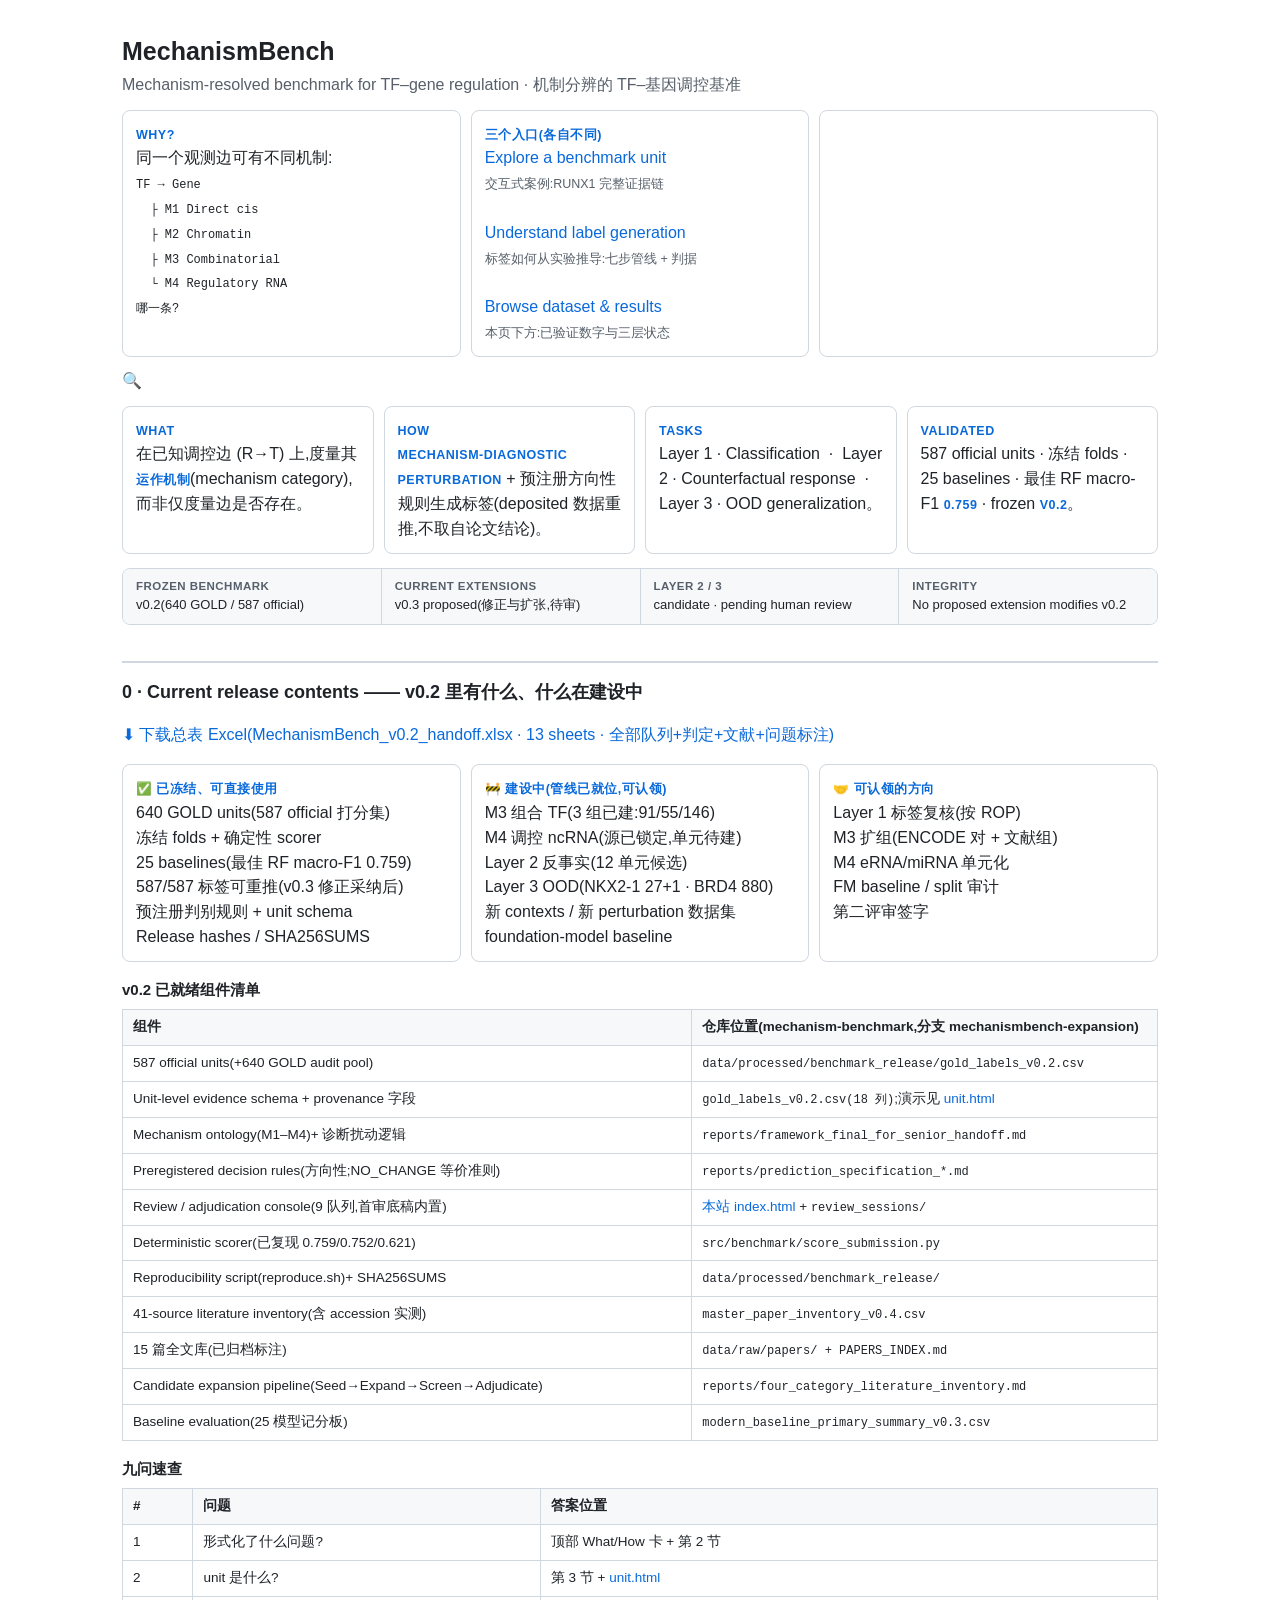
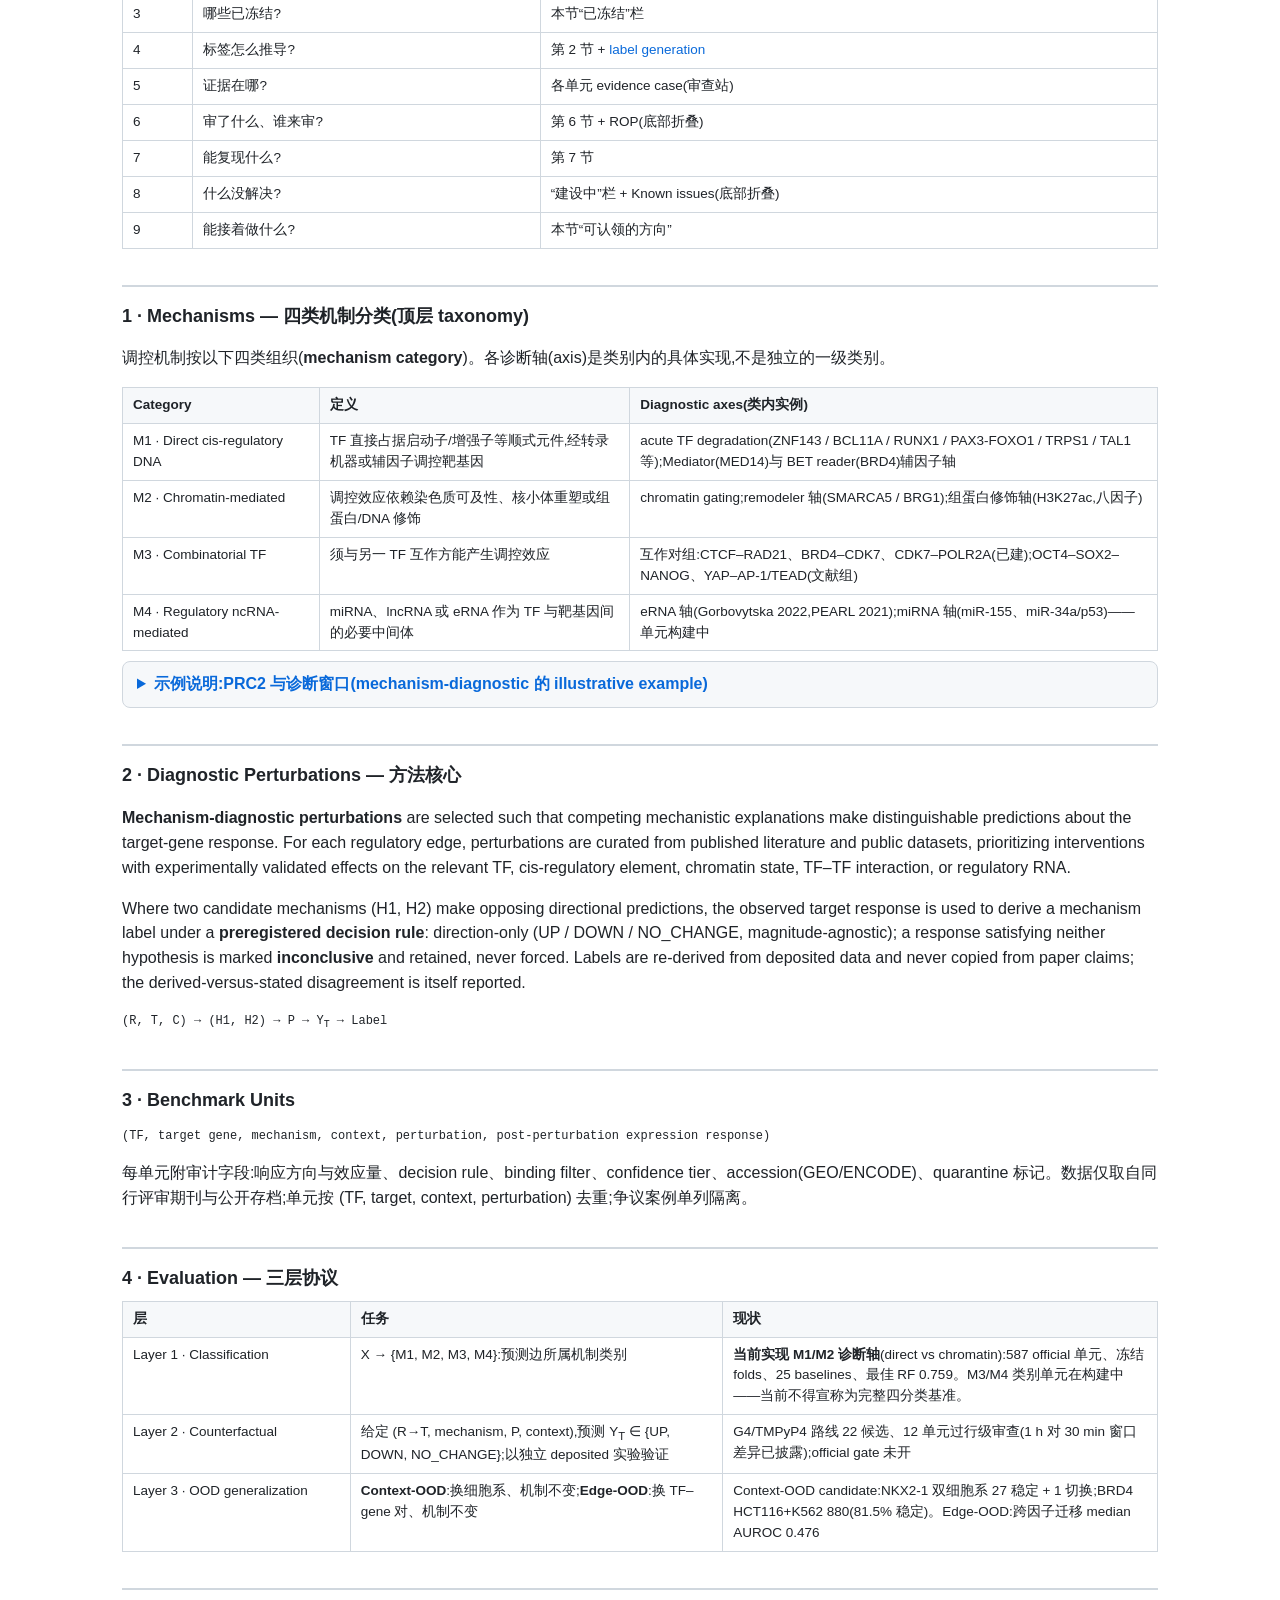
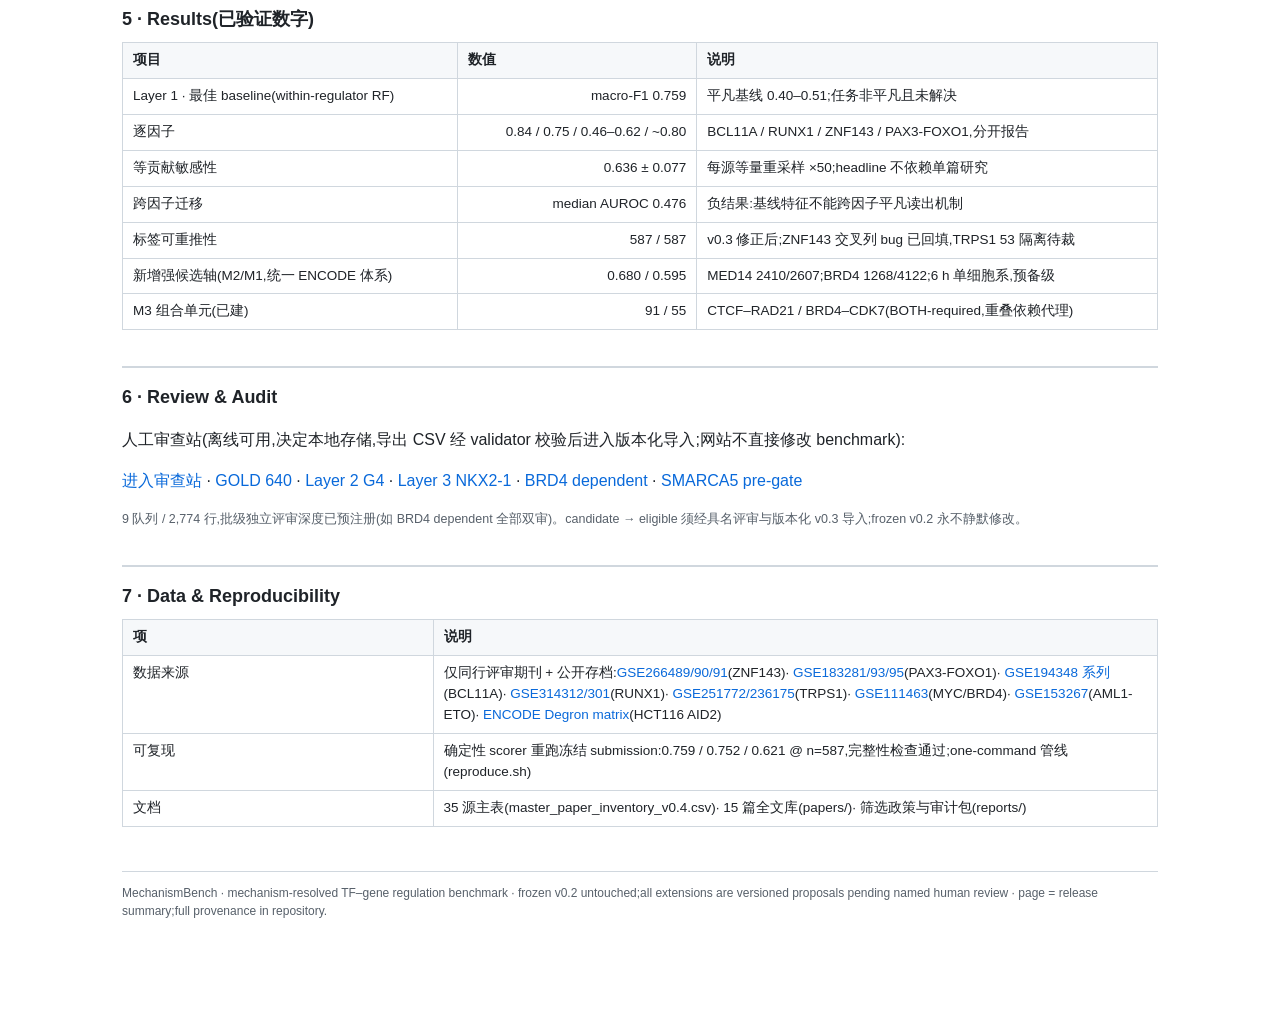
==== commit 5cf86267: "Add master handoff Excel (13 sheets: 9 queues x 2774 rows with baked first-pass decisions + triage c" ====
--- a/overview.html
+++ b/overview.html
@@ -65,6 +65,7 @@
 </div>
 
 <h2 id="contents">0 · Current release contents —— v0.2 里有什么、什么在建设中</h2>
+<p><a class="btn" href="MechanismBench_v0.2_handoff.xlsx" download>⬇ 下载总表 Excel(MechanismBench_v0.2_handoff.xlsx · 13 sheets · 全部队列+判定+文献+问题标注)</a></p>
 
 <div class="qa">
 <div><b>✅ 已冻结、可直接使用</b><br>
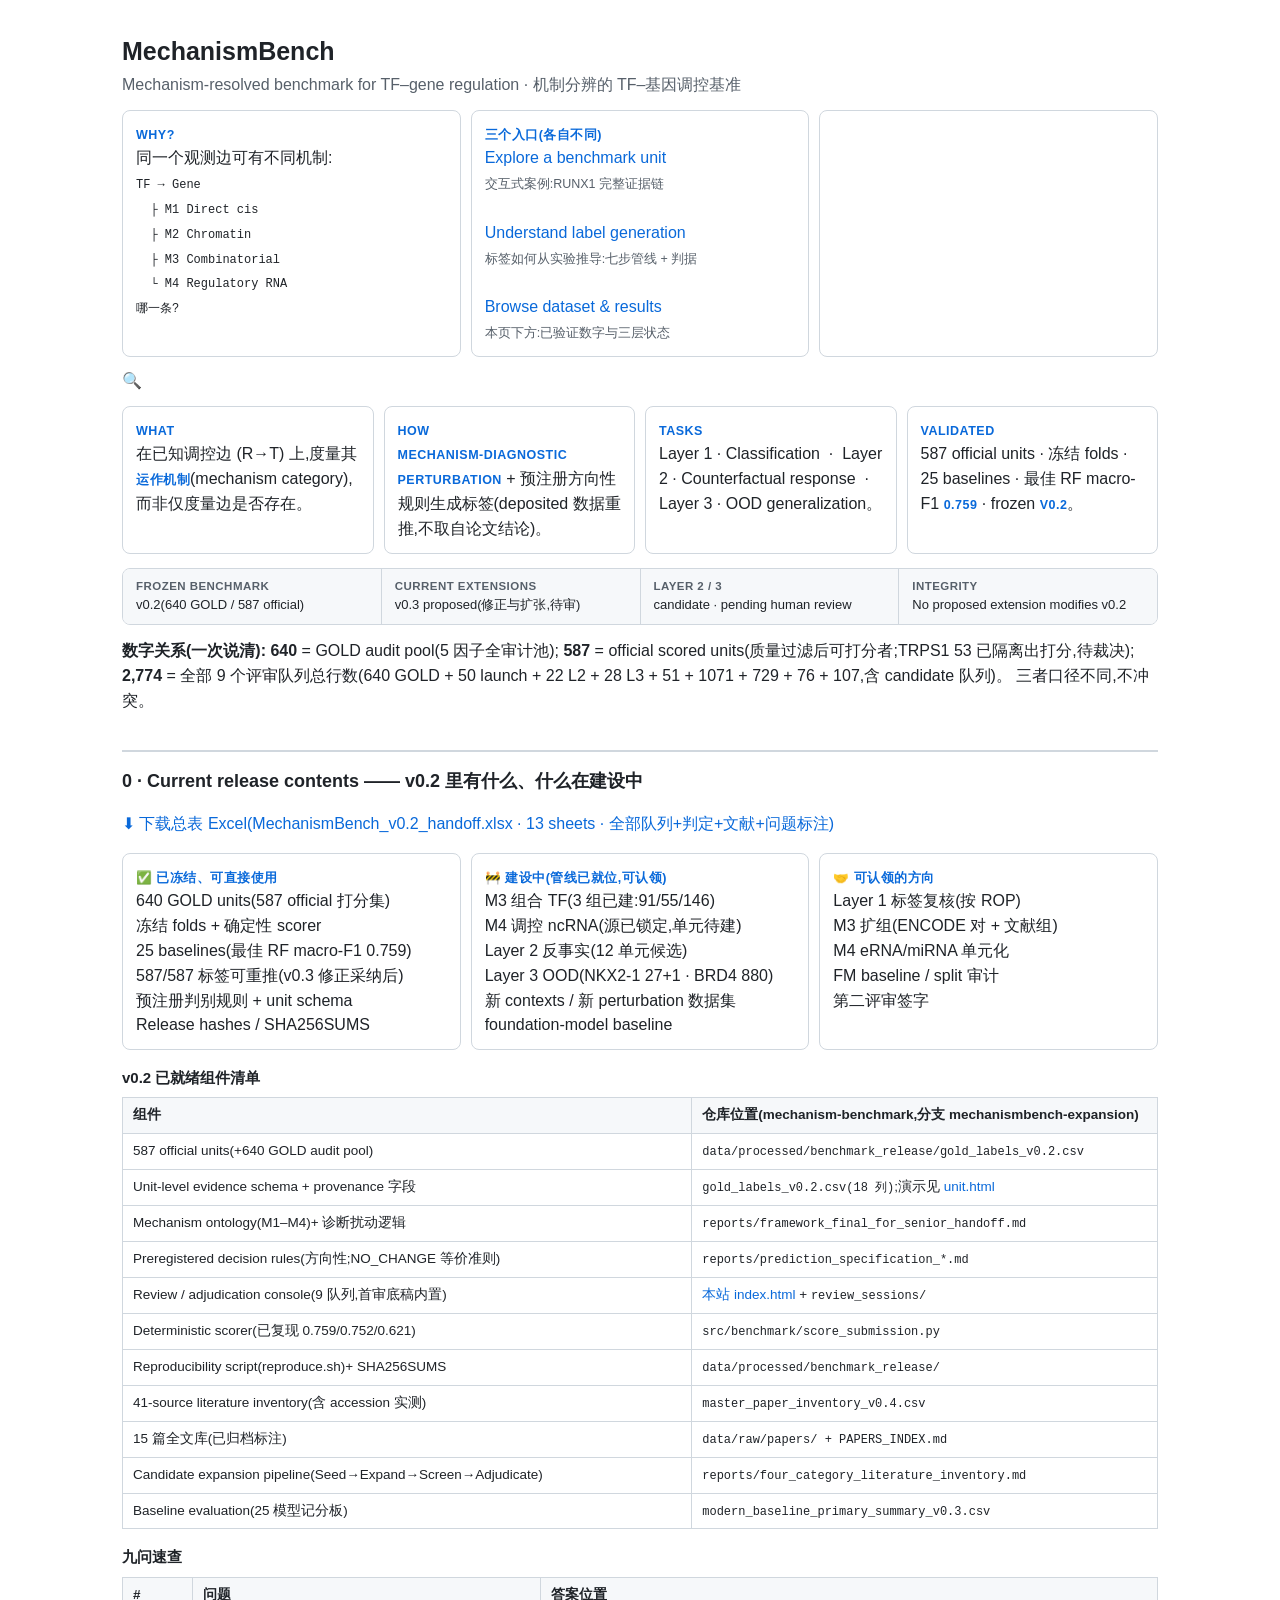
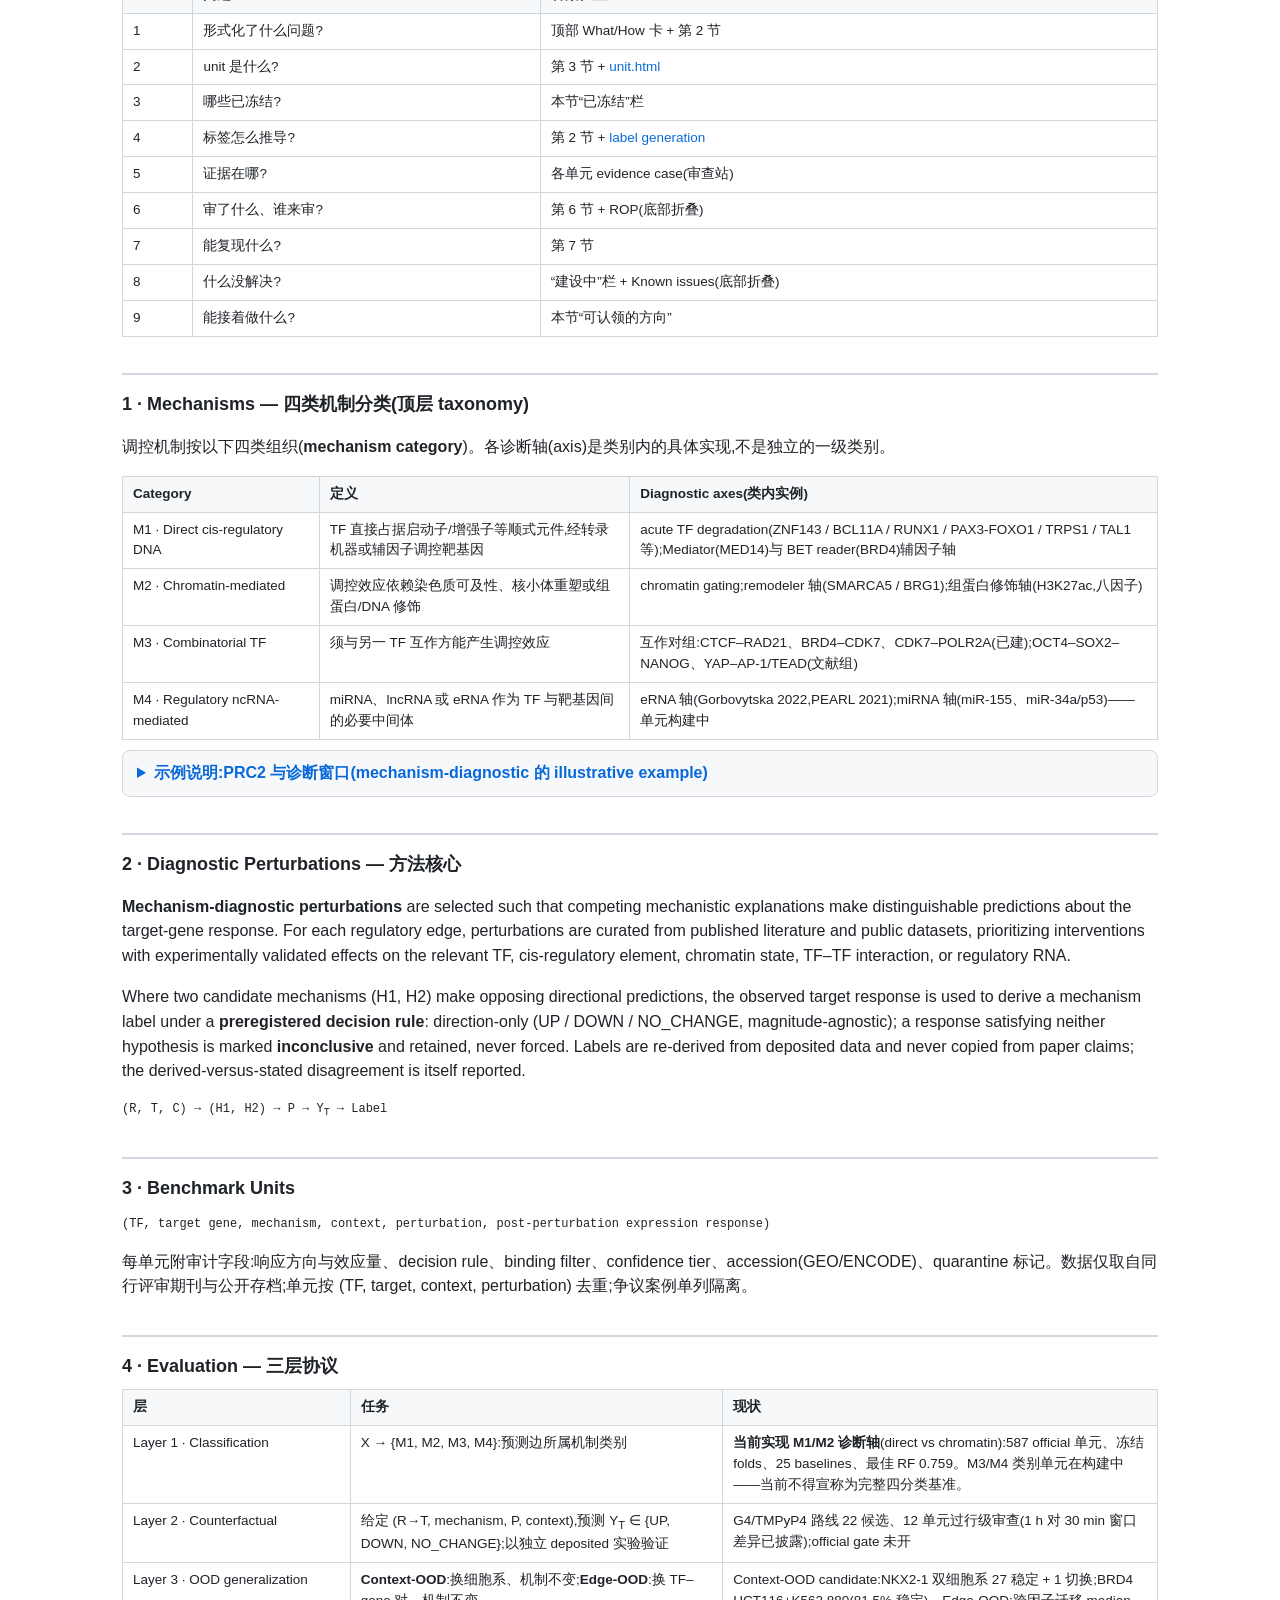
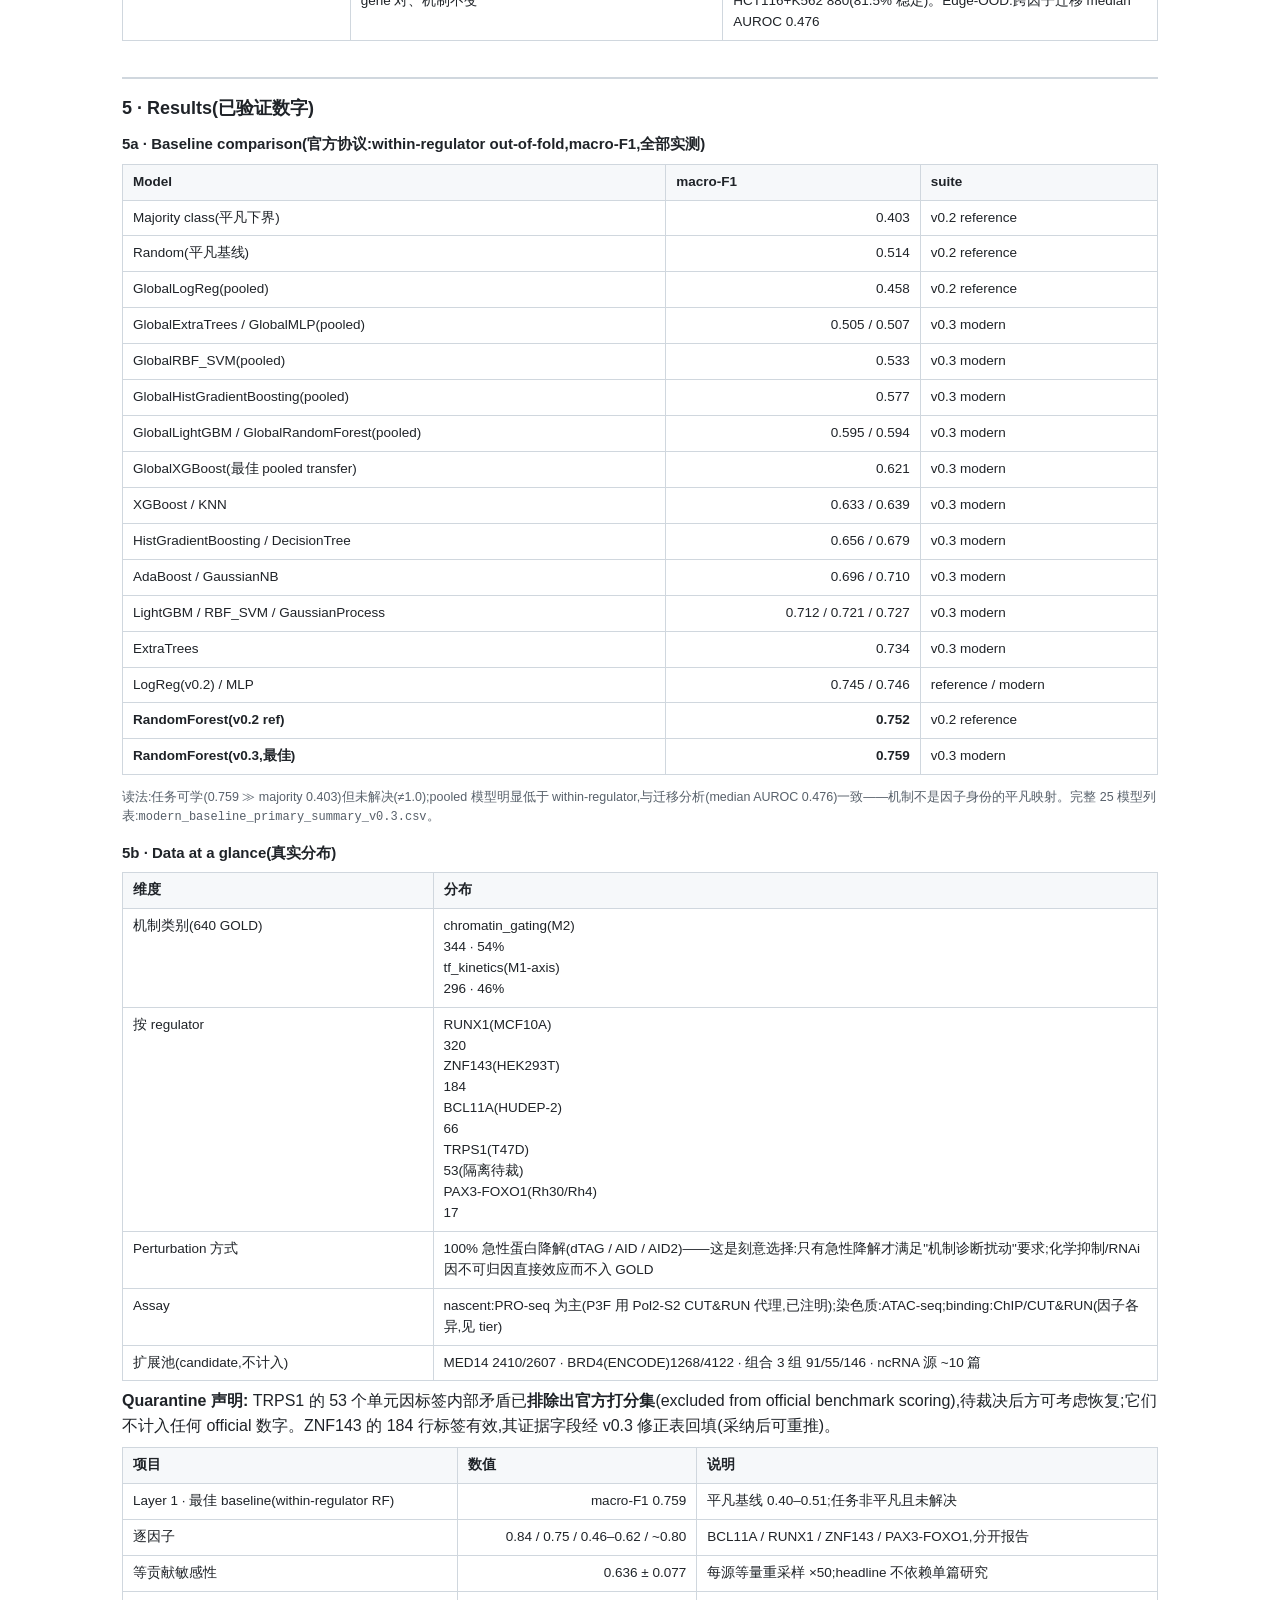
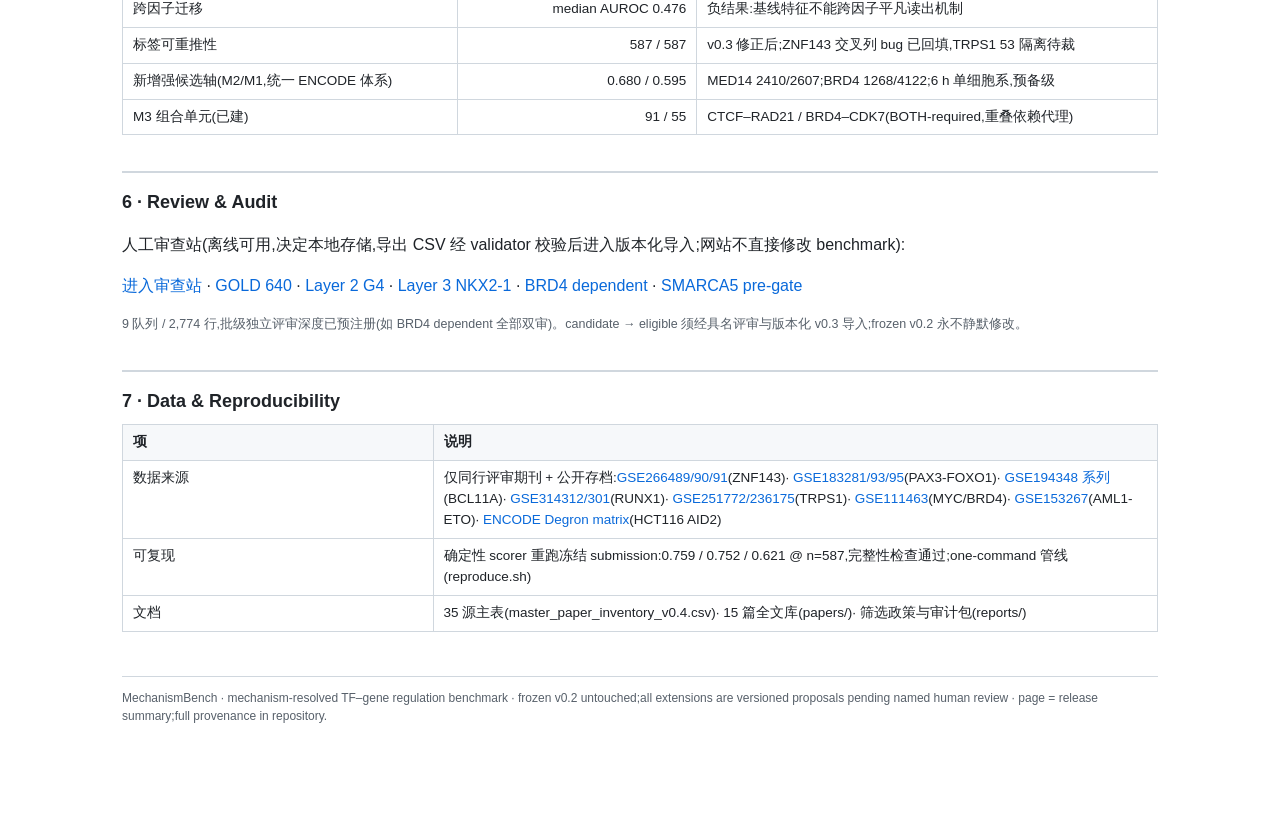
==== commit 742cc798: "Five pre-send fixes: numbers-relationship note (640/587/2774), title downgraded to M1/M2-validated, " ====
--- a/overview.html
+++ b/overview.html
@@ -64,6 +64,14 @@
 <div><b>Integrity</b>No proposed extension modifies v0.2</div>
 </div>
 
+<div class="releaserule" style="border-left-color:var(--warn)">
+<b>数字关系(一次说清):</b>
+<b>640</b> = GOLD audit pool(5 因子全审计池);
+<b>587</b> = official scored units(质量过滤后可打分者;TRPS1 53 已隔离出打分,待裁决);
+<b>2,774</b> = 全部 9 个评审队列总行数(640 GOLD + 50 launch + 22 L2 + 28 L3 + 51 + 1071 + 729 + 76 + 107,含 candidate 队列)。
+三者口径不同,不冲突。
+</div>
+
 <h2 id="contents">0 · Current release contents —— v0.2 里有什么、什么在建设中</h2>
 <p><a class="btn" href="MechanismBench_v0.2_handoff.xlsx" download>⬇ 下载总表 Excel(MechanismBench_v0.2_handoff.xlsx · 13 sheets · 全部队列+判定+文献+问题标注)</a></p>
 
@@ -151,6 +159,50 @@
 </table>
 
 <h2 id="results">5 · Results(已验证数字)</h2>
+
+<h3 style="margin:10px 0 4px">5a · Baseline comparison(官方协议:within-regulator out-of-fold,macro-F1,全部实测)</h3>
+<table>
+<tr><th>Model</th><th class="n">macro-F1</th><th>suite</th></tr>
+<tr><td>Majority class(平凡下界)</td><td class="n">0.403</td><td>v0.2 reference</td></tr>
+<tr><td>Random(平凡基线)</td><td class="n">0.514</td><td>v0.2 reference</td></tr>
+<tr><td>GlobalLogReg(pooled)</td><td class="n">0.458</td><td>v0.2 reference</td></tr>
+<tr><td>GlobalExtraTrees / GlobalMLP(pooled)</td><td class="n">0.505 / 0.507</td><td>v0.3 modern</td></tr>
+<tr><td>GlobalRBF_SVM(pooled)</td><td class="n">0.533</td><td>v0.3 modern</td></tr>
+<tr><td>GlobalHistGradientBoosting(pooled)</td><td class="n">0.577</td><td>v0.3 modern</td></tr>
+<tr><td>GlobalLightGBM / GlobalRandomForest(pooled)</td><td class="n">0.595 / 0.594</td><td>v0.3 modern</td></tr>
+<tr><td>GlobalXGBoost(最佳 pooled transfer)</td><td class="n">0.621</td><td>v0.3 modern</td></tr>
+<tr><td>XGBoost / KNN</td><td class="n">0.633 / 0.639</td><td>v0.3 modern</td></tr>
+<tr><td>HistGradientBoosting / DecisionTree</td><td class="n">0.656 / 0.679</td><td>v0.3 modern</td></tr>
+<tr><td>AdaBoost / GaussianNB</td><td class="n">0.696 / 0.710</td><td>v0.3 modern</td></tr>
+<tr><td>LightGBM / RBF_SVM / GaussianProcess</td><td class="n">0.712 / 0.721 / 0.727</td><td>v0.3 modern</td></tr>
+<tr><td>ExtraTrees</td><td class="n">0.734</td><td>v0.3 modern</td></tr>
+<tr><td>LogReg(v0.2) / MLP</td><td class="n">0.745 / 0.746</td><td>reference / modern</td></tr>
+<tr><td><b>RandomForest(v0.2 ref)</b></td><td class="n"><b>0.752</b></td><td>v0.2 reference</td></tr>
+<tr><td><b>RandomForest(v0.3,最佳)</b></td><td class="n"><b>0.759</b></td><td>v0.3 modern</td></tr>
+</table>
+<p class="note">读法:任务可学(0.759 ≫ majority 0.403)但未解决(≠1.0);pooled 模型明显低于 within-regulator,与迁移分析(median AUROC 0.476)一致——机制不是因子身份的平凡映射。完整 25 模型列表:<span class="mono">modern_baseline_primary_summary_v0.3.csv</span>。</p>
+
+<h3 style="margin:14px 0 4px">5b · Data at a glance(真实分布)</h3>
+<table>
+<tr><th style="width:30%">维度</th><th>分布</th></tr>
+<tr><td>机制类别(640 GOLD)</td><td>
+<div class="barwrap"><span class="lab" style="width:170px">chromatin_gating(M2)</span><div class="bar" style="width:244px"></div><span class="val">344 · 54%</span></div>
+<div class="barwrap"><span class="lab" style="width:170px">tf_kinetics(M1-axis)</span><div class="bar" style="width:210px;background:var(--mut)"></div><span class="val">296 · 46%</span></div></td></tr>
+<tr><td>按 regulator</td><td>
+<div class="barwrap"><span class="lab" style="width:170px">RUNX1(MCF10A)</span><div class="bar" style="width:227px"></div><span class="val">320</span></div>
+<div class="barwrap"><span class="lab" style="width:170px">ZNF143(HEK293T)</span><div class="bar" style="width:131px"></div><span class="val">184</span></div>
+<div class="barwrap"><span class="lab" style="width:170px">BCL11A(HUDEP-2)</span><div class="bar" style="width:47px"></div><span class="val">66</span></div>
+<div class="barwrap"><span class="lab" style="width:170px">TRPS1(T47D)</span><div class="bar" style="width:38px"></div><span class="val">53(隔离待裁)</span></div>
+<div class="barwrap"><span class="lab" style="width:170px">PAX3-FOXO1(Rh30/Rh4)</span><div class="bar" style="width:12px"></div><span class="val">17</span></div></td></tr>
+<tr><td>Perturbation 方式</td><td>100% 急性蛋白降解(dTAG / AID / AID2)——这是刻意选择:只有急性降解才满足"机制诊断扰动"要求;化学抑制/RNAi 因不可归因直接效应而不入 GOLD</td></tr>
+<tr><td>Assay</td><td>nascent:PRO-seq 为主(P3F 用 Pol2-S2 CUT&RUN 代理,已注明);染色质:ATAC-seq;binding:ChIP/CUT&RUN(因子各异,见 tier)</td></tr>
+<tr><td>扩展池(candidate,不计入)</td><td>MED14 2410/2607 · BRD4(ENCODE)1268/4122 · 组合 3 组 91/55/146 · ncRNA 源 ~10 篇</td></tr>
+</table>
+
+<div class="releaserule" style="border-left-color:var(--bad)">
+<b>Quarantine 声明:</b> TRPS1 的 53 个单元因标签内部矛盾已<b>排除出官方打分集</b>(excluded from official benchmark scoring),待裁决后方可考虑恢复;它们不计入任何 official 数字。ZNF143 的 184 行标签有效,其证据字段经 v0.3 修正表回填(采纳后可重推)。
+</div>
+
 <table>
 <tr><th>项目</th><th class="n">数值</th><th>说明</th></tr>
 <tr><td>Layer 1 · 最佳 baseline(within-regulator RF)</td><td class="n">macro-F1 0.759</td><td>平凡基线 0.40–0.51;任务非平凡且未解决</td></tr>
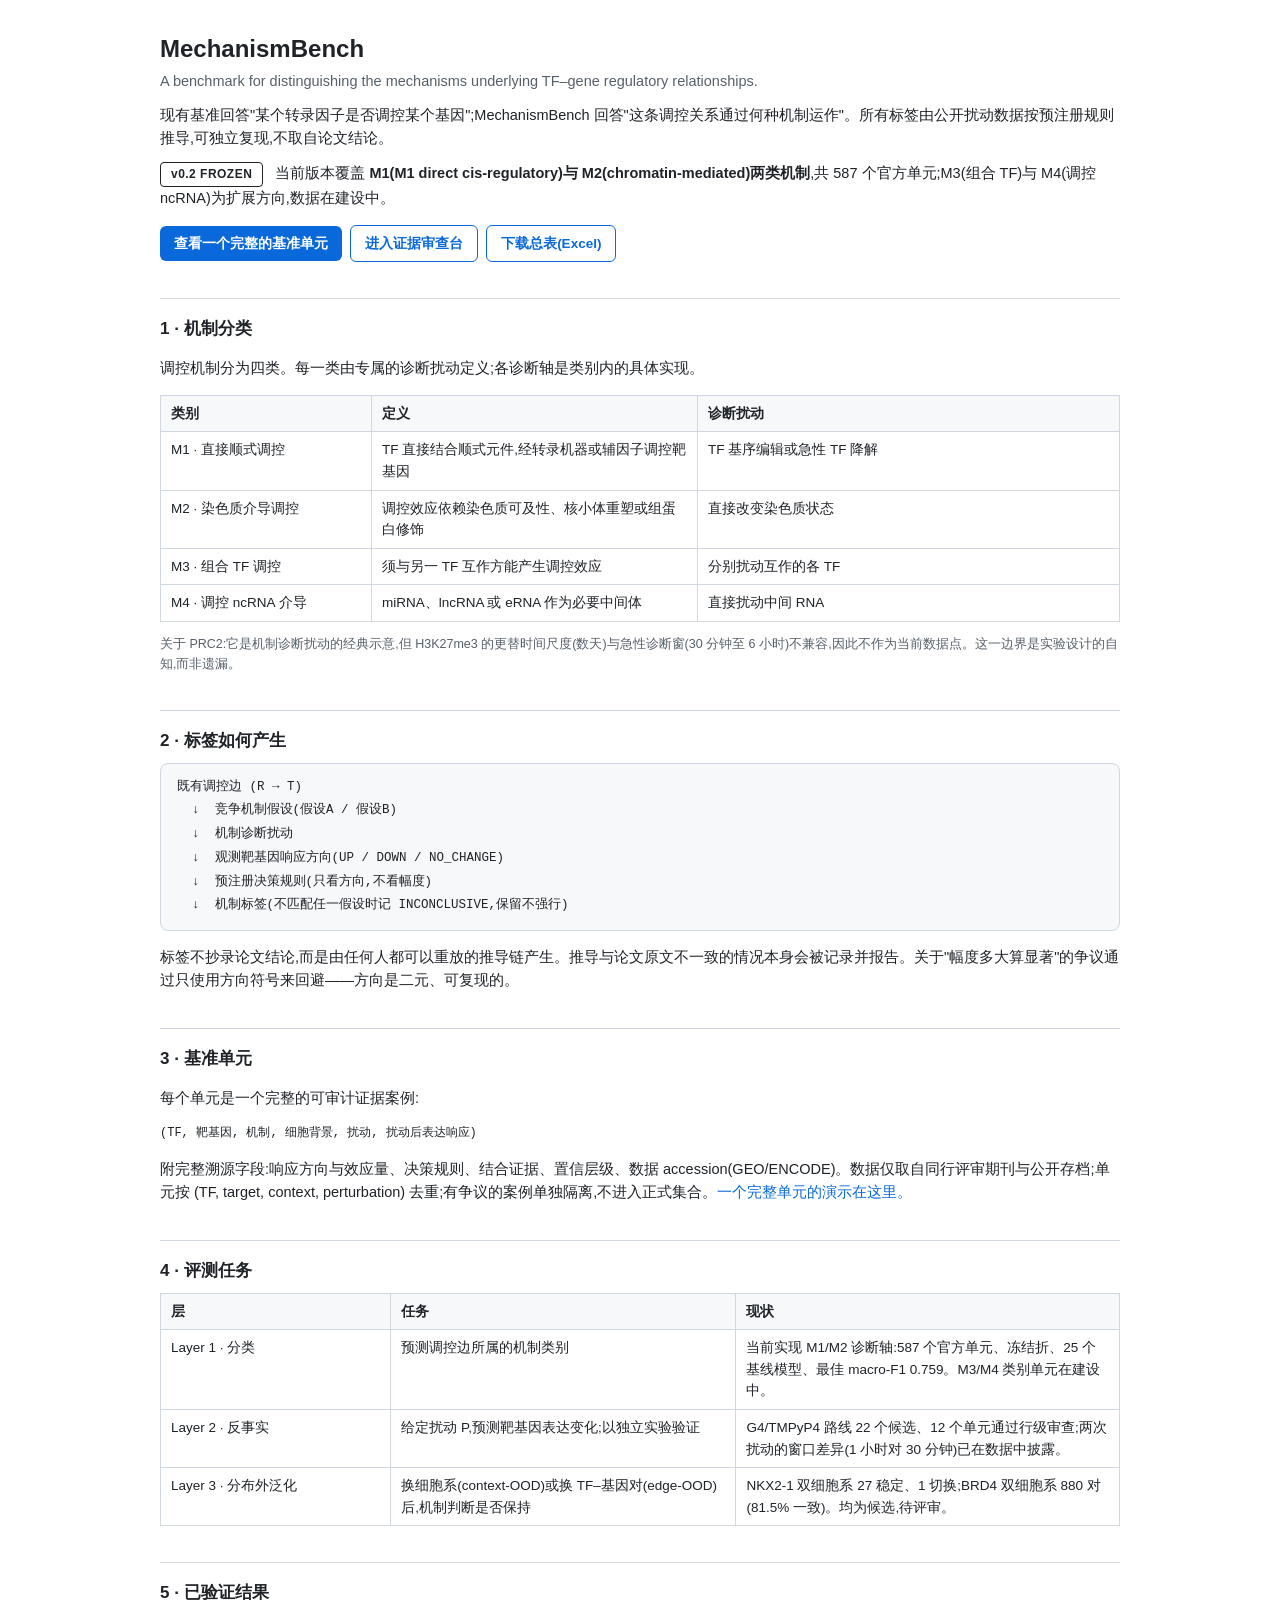
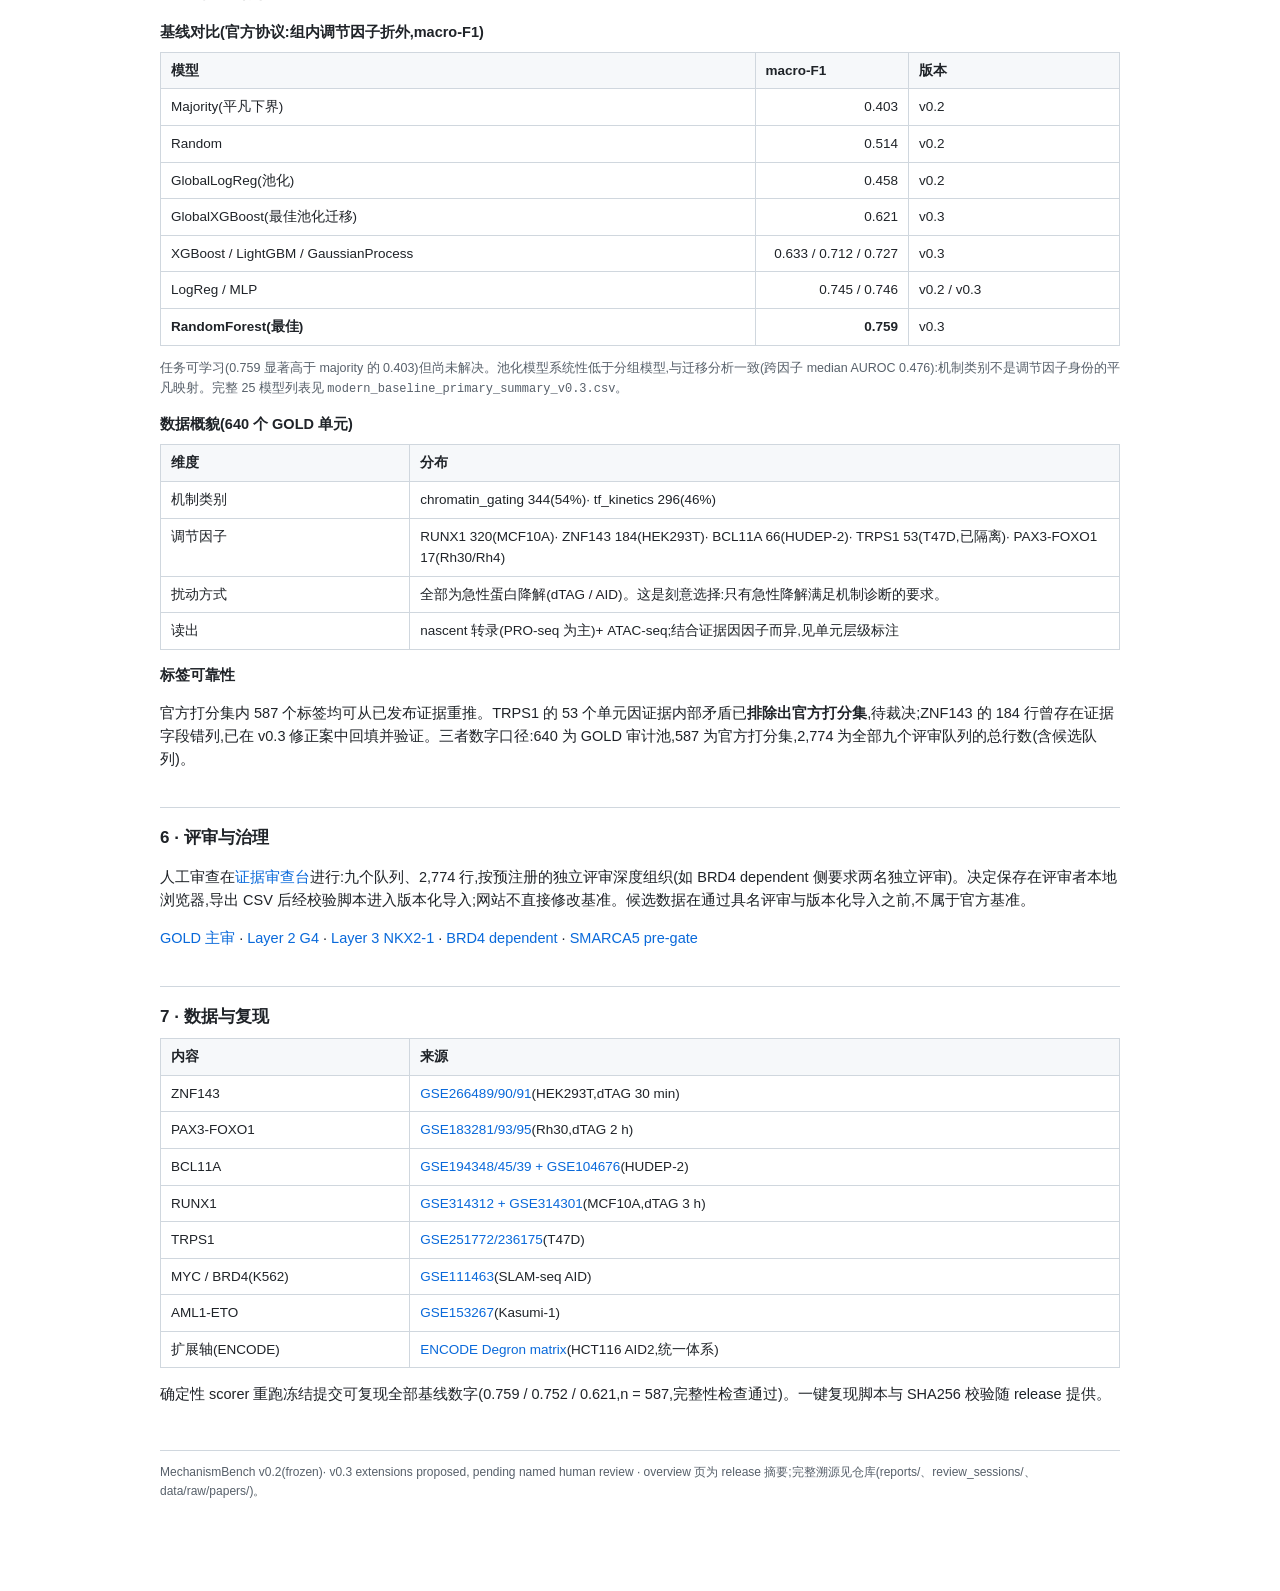
==== commit 71498b66: "Overview v4: human-prose release page — removed emoji/robot-speak/process annotations; clean section" ====
--- a/overview.html
+++ b/overview.html
@@ -3,35 +3,28 @@
 <head>
 <meta charset="utf-8">
 <meta name="viewport" content="width=device-width, initial-scale=1">
-<title>MechanismBench — Benchmark Release</title>
+<title>MechanismBench — Benchmark Release v0.2</title>
 <style>
 :root{--ink:#1f2328;--mut:#57606a;--line:#d0d7de;--bg:#f6f8fa;--accent:#0969da}
-*{box-sizing:border-box}
-body{font-family:-apple-system,"PingFang SC","Microsoft YaHei",Segoe UI,sans-serif;color:var(--ink);margin:0;line-height:1.55;background:#fff}
-.wrap{max-width:1080px;margin:0 auto;padding:32px 22px 90px}
-h1{font-size:25px;margin:0 0 2px}
-h2{font-size:18px;margin:36px 0 8px;padding-top:16px;border-top:2px solid var(--line)}
-h3{font-size:15px;margin:16px 0 4px}
+body{font-family:-apple-system,"PingFang SC","Microsoft YaHei",Segoe UI,sans-serif;color:var(--ink);margin:0;font-size:14.5px;line-height:1.6;background:#fff}
+.wrap{max-width:960px;margin:0 auto;padding:30px 22px 90px}
+h1{font-size:24px;margin:0 0 2px}
+h2{font-size:17px;margin:36px 0 8px;padding-top:16px;border-top:1px solid var(--line)}
+h3{font-size:14.5px;margin:14px 0 4px}
 .sub{color:var(--mut);margin:0}
 table{border-collapse:collapse;width:100%;font-size:13.5px;margin:8px 0}
 th,td{border:1px solid var(--line);padding:7px 10px;text-align:left;vertical-align:top}
 th{background:var(--bg);font-weight:600}
-td.n{text-align:right;font-variant-numeric:tabular-nums;white-space:nowrap}
+td.n{text-align:right;font-variant-numeric:tabular-nums}
 .note{color:var(--mut);font-size:12.5px}
 .mono{font-family:ui-monospace,Menlo,monospace;font-size:12px}
-.statusbar{display:flex;flex-wrap:wrap;gap:0;border:1px solid var(--line);border-radius:8px;overflow:hidden;margin:14px 0}
-.statusbar div{flex:1;min-width:200px;padding:9px 13px;background:var(--bg);border-right:1px solid var(--line);font-size:13px}
-.statusbar div:last-child{border-right:none}
-.statusbar b{display:block;font-size:11.5px;color:var(--mut);text-transform:uppercase;letter-spacing:.04em}
-.qa{display:flex;flex-wrap:wrap;gap:10px;margin:12px 0}
-.qa div{flex:1;min-width:230px;border:1px solid var(--line);border-radius:8px;padding:11px 13px}
-.qa b{color:var(--accent);font-size:12.5px;text-transform:uppercase;letter-spacing:.04em}
-.cat{margin:10px 0;padding:10px 14px;border-left:3px solid var(--line);background:var(--bg)}
-.cat b{font-size:14px}
+.frozen{display:inline-block;padding:2px 10px;border:1px solid var(--ink);border-radius:4px;font-size:12px;font-weight:700;letter-spacing:.04em}
 a{color:var(--accent);text-decoration:none}
 a:hover{text-decoration:underline}
-details{border:1px solid var(--line);border-radius:8px;background:var(--bg);margin:10px 0;padding:0 14px}
-details summary{cursor:pointer;font-weight:600;color:var(--accent);padding:10px 0}
+.btn{display:inline-block;padding:7px 14px;border-radius:6px;background:var(--accent);color:#fff;font-size:13.5px;font-weight:600}
+.btn.ghost{background:#fff;color:var(--accent);border:1px solid var(--accent)}
+.pipeline{background:var(--bg);border:1px solid var(--line);border-radius:8px;padding:12px 16px;font-family:ui-monospace,Menlo,monospace;font-size:12.5px;line-height:1.9}
+.callout{border-left:4px solid var(--accent);background:var(--bg);border-radius:6px;padding:10px 14px;margin:12px 0}
 footer{margin-top:44px;color:var(--mut);font-size:12px;border-top:1px solid var(--line);padding-top:12px}
 </style>
 </head>
@@ -39,205 +32,106 @@
 <div class="wrap">
 
 <h1>MechanismBench</h1>
-<p class="sub">Mechanism-resolved benchmark for TF–gene regulation · 机制分辨的 TF–基因调控基准</p>
+<p class="sub">A benchmark for distinguishing the mechanisms underlying TF–gene regulatory relationships.</p>
+<p style="margin:10px 0 4px">现有基准回答"某个转录因子是否调控某个基因";MechanismBench 回答"这条调控关系通过何种机制运作"。所有标签由公开扰动数据按预注册规则推导,可独立复现,不取自论文结论。</p>
+<p style="margin:12px 0">
+<span class="frozen">v0.2 FROZEN</span>&nbsp;&nbsp;
+当前版本覆盖 <b>M1(M1 direct cis-regulatory)与 M2(chromatin-mediated)两类机制</b>,共 587 个官方单元;M3(组合 TF)与 M4(调控 ncRNA)为扩展方向,数据在建设中。
+</p>
+<p>
+<a class="btn" href="unit.html">查看一个完整的基准单元</a>&nbsp;
+<a class="btn ghost" href="index.html">进入证据审查台</a>&nbsp;
+<a class="btn ghost" href="MechanismBench_v0.2_handoff_v2.xlsx" download>下载总表(Excel)</a>
+</p>
 
-<div class="qa" style="margin-top:12px">
-<div><b>Why?</b><br>同一个观测边可有不同机制:<br><span class="mono">TF → Gene<br>&nbsp;&nbsp;├ M1 Direct cis<br>&nbsp;&nbsp;├ M2 Chromatin<br>&nbsp;&nbsp;├ M3 Combinatorial<br>&nbsp;&nbsp;└ M4 Regulatory RNA<br>哪一条?</span></div>
-<div><b>三个入口(各自不同)</b><br>
-<a class="btn" href="unit.html?unit=runx1_gating">Explore a benchmark unit</a><br><span class="note">交互式案例:RUNX1 完整证据链</span><br><br>
-<a class="btn ghost" href="unit.html?focus=label">Understand label generation</a><br><span class="note">标签如何从实验推导:七步管线 + 判据</span><br><br>
-<a class="btn ghost" href="#results">Browse dataset &amp; results</a><br><span class="note">本页下方:已验证数字与三层状态</span></div>
-<div></div>
+<h2>1 · 机制分类</h2>
+<p>调控机制分为四类。每一类由专属的诊断扰动定义;各诊断轴是类别内的具体实现。</p>
+<table>
+<tr><th style="width:22%">类别</th><th style="width:34%">定义</th><th>诊断扰动</th></tr>
+<tr><td>M1 · 直接顺式调控</td><td>TF 直接结合顺式元件,经转录机器或辅因子调控靶基因</td><td>TF 基序编辑或急性 TF 降解</td></tr>
+<tr><td>M2 · 染色质介导调控</td><td>调控效应依赖染色质可及性、核小体重塑或组蛋白修饰</td><td>直接改变染色质状态</td></tr>
+<tr><td>M3 · 组合 TF 调控</td><td>须与另一 TF 互作方能产生调控效应</td><td>分别扰动互作的各 TF</td></tr>
+<tr><td>M4 · 调控 ncRNA 介导</td><td>miRNA、lncRNA 或 eRNA 作为必要中间体</td><td>直接扰动中间 RNA</td></tr>
+</table>
+<p class="note">关于 PRC2:它是机制诊断扰动的经典示意,但 H3K27me3 的更替时间尺度(数天)与急性诊断窗(30 分钟至 6 小时)不兼容,因此不作为当前数据点。这一边界是实验设计的自知,而非遗漏。</p>
+
+<h2>2 · 标签如何产生</h2>
+<div class="pipeline">
+既有调控边 (R → T)<br>
+&nbsp;&nbsp;↓&nbsp;&nbsp;竞争机制假设(假设A / 假设B)<br>
+&nbsp;&nbsp;↓&nbsp;&nbsp;机制诊断扰动<br>
+&nbsp;&nbsp;↓&nbsp;&nbsp;观测靶基因响应方向(UP / DOWN / NO_CHANGE)<br>
+&nbsp;&nbsp;↓&nbsp;&nbsp;预注册决策规则(只看方向,不看幅度)<br>
+&nbsp;&nbsp;↓&nbsp;&nbsp;机制标签(不匹配任一假设时记 INCONCLUSIVE,保留不强行)
 </div>
-<p style="margin:12px 0 0"><a class="btn" href="unit.html" style="color:#fff">🔍 See one benchmark unit — 完整证据链演示(A unity demo: experiment → label)</a></p>
-<div class="qa">
-<div><b>What</b><br>在已知调控边 (R→T) 上,度量其<b>运作机制</b>(mechanism category),而非仅度量边是否存在。</div>
-<div><b>How</b><br><b>Mechanism-diagnostic perturbation</b> + 预注册方向性规则生成标签(deposited 数据重推,不取自论文结论)。</div>
-<div><b>Tasks</b><br>Layer 1 · Classification &nbsp;·&nbsp; Layer 2 · Counterfactual response &nbsp;·&nbsp; Layer 3 · OOD generalization。</div>
-<div><b>Validated</b><br>587 official units · 冻结 folds · 25 baselines · 最佳 RF macro-F1 <b>0.759</b> · frozen <b>v0.2</b>。</div>
-</div>
+<p>标签不抄录论文结论,而是由任何人都可以重放的推导链产生。推导与论文原文不一致的情况本身会被记录并报告。关于"幅度多大算显著"的争议通过只使用方向符号来回避——方向是二元、可复现的。</p>
 
-<div class="statusbar">
-<div><b>Frozen benchmark</b>v0.2(640 GOLD / 587 official)</div>
-<div><b>Current extensions</b>v0.3 proposed(修正与扩张,待审)</div>
-<div><b>Layer 2 / 3</b>candidate · pending human review</div>
-<div><b>Integrity</b>No proposed extension modifies v0.2</div>
-</div>
+<h2>3 · 基准单元</h2>
+<p>每个单元是一个完整的可审计证据案例:</p>
+<p class="mono">(TF, 靶基因, 机制, 细胞背景, 扰动, 扰动后表达响应)</p>
+<p>附完整溯源字段:响应方向与效应量、决策规则、结合证据、置信层级、数据 accession(GEO/ENCODE)。数据仅取自同行评审期刊与公开存档;单元按 (TF, target, context, perturbation) 去重;有争议的案例单独隔离,不进入正式集合。<a href="unit.html">一个完整单元的演示在这里。</a></p>
 
-<div class="releaserule" style="border-left-color:var(--warn)">
-<b>数字关系(一次说清):</b>
-<b>640</b> = GOLD audit pool(5 因子全审计池);
-<b>587</b> = official scored units(质量过滤后可打分者;TRPS1 53 已隔离出打分,待裁决);
-<b>2,774</b> = 全部 9 个评审队列总行数(640 GOLD + 50 launch + 22 L2 + 28 L3 + 51 + 1071 + 729 + 76 + 107,含 candidate 队列)。
-三者口径不同,不冲突。
-</div>
-
-<h2 id="contents">0 · Current release contents —— v0.2 里有什么、什么在建设中</h2>
-<p><a class="btn" href="MechanismBench_v0.2_handoff.xlsx" download>⬇ 下载总表 Excel(MechanismBench_v0.2_handoff.xlsx · 13 sheets · 全部队列+判定+文献+问题标注)</a></p>
-
-<div class="qa">
-<div><b>✅ 已冻结、可直接使用</b><br>
-640 GOLD units(587 official 打分集)<br>
-冻结 folds + 确定性 scorer<br>
-25 baselines(最佳 RF macro-F1 0.759)<br>
-587/587 标签可重推(v0.3 修正采纳后)<br>
-预注册判别规则 + unit schema<br>
-Release hashes / SHA256SUMS</div>
-<div><b>🚧 建设中(管线已就位,可认领)</b><br>
-M3 组合 TF(3 组已建:91/55/146)<br>
-M4 调控 ncRNA(源已锁定,单元待建)<br>
-Layer 2 反事实(12 单元候选)<br>
-Layer 3 OOD(NKX2-1 27+1 · BRD4 880)<br>
-新 contexts / 新 perturbation 数据集<br>
-foundation-model baseline</div>
-<div><b>🤝 可认领的方向</b><br>
-Layer 1 标签复核(按 ROP)<br>
-M3 扩组(ENCODE 对 + 文献组)<br>
-M4 eRNA/miRNA 单元化<br>
-FM baseline / split 审计<br>
-第二评审签字</div>
-</div>
-
-<h3 style="margin:16px 0 4px">v0.2 已就绪组件清单</h3>
+<h2>4 · 评测任务</h2>
 <table>
-<tr><th style="width:55%">组件</th><th>仓库位置(mechanism-benchmark,分支 mechanismbench-expansion)</th></tr>
-<tr><td>587 official units(+640 GOLD audit pool)</td><td><span class="mono">data/processed/benchmark_release/gold_labels_v0.2.csv</span></td></tr>
-<tr><td>Unit-level evidence schema + provenance 字段</td><td><span class="mono">gold_labels_v0.2.csv(18 列)</span>;演示见 <a href="unit.html">unit.html</a></td></tr>
-<tr><td>Mechanism ontology(M1–M4)+ 诊断扰动逻辑</td><td><span class="mono">reports/framework_final_for_senior_handoff.md</span></td></tr>
-<tr><td>Preregistered decision rules(方向性;NO_CHANGE 等价准则)</td><td><span class="mono">reports/prediction_specification_*.md</span></td></tr>
-<tr><td>Review / adjudication console(9 队列,首审底稿内置)</td><td><a href="index.html">本站 index.html</a> + <span class="mono">review_sessions/</span></td></tr>
-<tr><td>Deterministic scorer(已复现 0.759/0.752/0.621)</td><td><span class="mono">src/benchmark/score_submission.py</span></td></tr>
-<tr><td>Reproducibility script(reproduce.sh)+ SHA256SUMS</td><td><span class="mono">data/processed/benchmark_release/</span></td></tr>
-<tr><td>41-source literature inventory(含 accession 实测)</td><td><span class="mono">master_paper_inventory_v0.4.csv</span></td></tr>
-<tr><td>15 篇全文库(已归档标注)</td><td><span class="mono">data/raw/papers/ + PAPERS_INDEX.md</span></td></tr>
-<tr><td>Candidate expansion pipeline(Seed→Expand→Screen→Adjudicate)</td><td><span class="mono">reports/four_category_literature_inventory.md</span></td></tr>
-<tr><td>Baseline evaluation(25 模型记分板)</td><td><span class="mono">modern_baseline_primary_summary_v0.3.csv</span></td></tr>
+<tr><th style="width:24%">层</th><th style="width:36%">任务</th><th>现状</th></tr>
+<tr><td>Layer 1 · 分类</td><td>预测调控边所属的机制类别</td><td>当前实现 M1/M2 诊断轴:587 个官方单元、冻结折、25 个基线模型、最佳 macro-F1 0.759。M3/M4 类别单元在建设中。</td></tr>
+<tr><td>Layer 2 · 反事实</td><td>给定扰动 P,预测靶基因表达变化;以独立实验验证</td><td>G4/TMPyP4 路线 22 个候选、12 个单元通过行级审查;两次扰动的窗口差异(1 小时对 30 分钟)已在数据中披露。</td></tr>
+<tr><td>Layer 3 · 分布外泛化</td><td>换细胞系(context-OOD)或换 TF–基因对(edge-OOD)后,机制判断是否保持</td><td>NKX2-1 双细胞系 27 稳定、1 切换;BRD4 双细胞系 880 对(81.5% 一致)。均为候选,待评审。</td></tr>
 </table>
 
-<h3 style="margin:16px 0 4px">九问速查</h3>
+<h2>5 · 已验证结果</h2>
+<h3>基线对比(官方协议:组内调节因子折外,macro-F1)</h3>
 <table>
-<tr><th>#</th><th>问题</th><th>答案位置</th></tr>
-<tr><td>1</td><td>形式化了什么问题?</td><td>顶部 What/How 卡 + 第 2 节</td></tr>
-<tr><td>2</td><td>unit 是什么?</td><td>第 3 节 + <a href="unit.html">unit.html</a></td></tr>
-<tr><td>3</td><td>哪些已冻结?</td><td>本节“已冻结”栏</td></tr>
-<tr><td>4</td><td>标签怎么推导?</td><td>第 2 节 + <a href="unit.html?focus=label">label generation</a></td></tr>
-<tr><td>5</td><td>证据在哪?</td><td>各单元 evidence case(审查站)</td></tr>
-<tr><td>6</td><td>审了什么、谁来审?</td><td>第 6 节 + ROP(底部折叠)</td></tr>
-<tr><td>7</td><td>能复现什么?</td><td>第 7 节</td></tr>
-<tr><td>8</td><td>什么没解决?</td><td>“建设中”栏 + Known issues(底部折叠)</td></tr>
-<tr><td>9</td><td>能接着做什么?</td><td>本节“可认领的方向”</td></tr>
+<tr><th>模型</th><th style="width:16%">macro-F1</th><th style="width:22%">版本</th></tr>
+<tr><td>Majority(平凡下界)</td><td class="n">0.403</td><td>v0.2</td></tr>
+<tr><td>Random</td><td class="n">0.514</td><td>v0.2</td></tr>
+<tr><td>GlobalLogReg(池化)</td><td class="n">0.458</td><td>v0.2</td></tr>
+<tr><td>GlobalXGBoost(最佳池化迁移)</td><td class="n">0.621</td><td>v0.3</td></tr>
+<tr><td>XGBoost / LightGBM / GaussianProcess</td><td class="n">0.633 / 0.712 / 0.727</td><td>v0.3</td></tr>
+<tr><td>LogReg / MLP</td><td class="n">0.745 / 0.746</td><td>v0.2 / v0.3</td></tr>
+<tr><td><b>RandomForest(最佳)</b></td><td class="n"><b>0.759</b></td><td>v0.3</td></tr>
+</table>
+<p class="note">任务可学习(0.759 显著高于 majority 的 0.403)但尚未解决。池化模型系统性低于分组模型,与迁移分析一致(跨因子 median AUROC 0.476):机制类别不是调节因子身份的平凡映射。完整 25 模型列表见 <span class="mono">modern_baseline_primary_summary_v0.3.csv</span>。</p>
+
+<h3>数据概貌(640 个 GOLD 单元)</h3>
+<table>
+<tr><th style="width:26%">维度</th><th>分布</th></tr>
+<tr><td>机制类别</td><td>chromatin_gating 344(54%)· tf_kinetics 296(46%)</td></tr>
+<tr><td>调节因子</td><td>RUNX1 320(MCF10A)· ZNF143 184(HEK293T)· BCL11A 66(HUDEP-2)· TRPS1 53(T47D,已隔离)· PAX3-FOXO1 17(Rh30/Rh4)</td></tr>
+<tr><td>扰动方式</td><td>全部为急性蛋白降解(dTAG / AID)。这是刻意选择:只有急性降解满足机制诊断的要求。</td></tr>
+<tr><td>读出</td><td>nascent 转录(PRO-seq 为主)+ ATAC-seq;结合证据因因子而异,见单元层级标注</td></tr>
 </table>
 
-<h2>1 · Mechanisms — 四类机制分类(顶层 taxonomy)</h2>
-<p>调控机制按以下四类组织(<b>mechanism category</b>)。各诊断轴(axis)是类别内的具体实现,不是独立的一级类别。</p>
-<table>
-<tr><th style="width:19%">Category</th><th style="width:30%">定义</th><th>Diagnostic axes(类内实例)</th></tr>
-<tr><td>M1 · Direct cis-regulatory DNA</td><td>TF 直接占据启动子/增强子等顺式元件,经转录机器或辅因子调控靶基因</td><td>acute TF degradation(ZNF143 / BCL11A / RUNX1 / PAX3-FOXO1 / TRPS1 / TAL1 等);Mediator(MED14)与 BET reader(BRD4)辅因子轴</td></tr>
-<tr><td>M2 · Chromatin-mediated</td><td>调控效应依赖染色质可及性、核小体重塑或组蛋白/DNA 修饰</td><td>chromatin gating;remodeler 轴(SMARCA5 / BRG1);组蛋白修饰轴(H3K27ac,八因子)</td></tr>
-<tr><td>M3 · Combinatorial TF</td><td>须与另一 TF 互作方能产生调控效应</td><td>互作对组:CTCF–RAD21、BRD4–CDK7、CDK7–POLR2A(已建);OCT4–SOX2–NANOG、YAP–AP-1/TEAD(文献组)</td></tr>
-<tr><td>M4 · Regulatory ncRNA-mediated</td><td>miRNA、lncRNA 或 eRNA 作为 TF 与靶基因间的必要中间体</td><td>eRNA 轴(Gorbovytska 2022,PEARL 2021);miRNA 轴(miR-155、miR-34a/p53)——单元构建中</td></tr>
-</table>
-<details><summary>示例说明:PRC2 与诊断窗口(mechanism-diagnostic 的 illustrative example)</summary>
-<p>PRC2 抑制是"机制诊断扰动"的经典示意:若边为 M2(锁被开),靶应响应;若为 M1,则不应响应。但 H3K27me3 更替慢于本基准的急性诊断窗(30 min–6 h),故 PRC2 目前不作为 acute benchmark 的数据点——这体现对实验设计边界的界定,而非遗漏。</p>
-</details>
+<h3>标签可靠性</h3>
+<p>官方打分集内 587 个标签均可从已发布证据重推。TRPS1 的 53 个单元因证据内部矛盾已<b>排除出官方打分集</b>,待裁决;ZNF143 的 184 行曾存在证据字段错列,已在 v0.3 修正案中回填并验证。三者数字口径:640 为 GOLD 审计池,587 为官方打分集,2,774 为全部九个评审队列的总行数(含候选队列)。</p>
 
-<h2>2 · Diagnostic Perturbations — 方法核心</h2>
-<p><b>Mechanism-diagnostic perturbations</b> are selected such that competing mechanistic explanations make distinguishable predictions about the target-gene response. For each regulatory edge, perturbations are curated from published literature and public datasets, prioritizing interventions with experimentally validated effects on the relevant TF, cis-regulatory element, chromatin state, TF–TF interaction, or regulatory RNA.</p>
-<p>Where two candidate mechanisms (H1, H2) make opposing directional predictions, the observed target response is used to derive a mechanism label under a <b>preregistered decision rule</b>: direction-only (UP / DOWN / NO_CHANGE, magnitude-agnostic); a response satisfying neither hypothesis is marked <b>inconclusive</b> and retained, never forced. Labels are re-derived from deposited data and never copied from paper claims; the derived-versus-stated disagreement is itself reported.</p>
-<p class="mono">(R, T, C) → (H1, H2) → P → Y<sub>T</sub> → Label</p>
-
-<h2>3 · Benchmark Units</h2>
-<p class="mono">(TF, target gene, mechanism, context, perturbation, post-perturbation expression response)</p>
-<p>每单元附审计字段:响应方向与效应量、decision rule、binding filter、confidence tier、accession(GEO/ENCODE)、quarantine 标记。数据仅取自同行评审期刊与公开存档;单元按 (TF, target, context, perturbation) 去重;争议案例单列隔离。</p>
-
-<h2>4 · Evaluation — 三层协议</h2>
-<table>
-<tr><th style="width:22%">层</th><th style="width:36%">任务</th><th>现状</th></tr>
-<tr><td>Layer 1 · Classification</td><td>X → {M1, M2, M3, M4}:预测边所属机制类别</td><td><b>当前实现 M1/M2 诊断轴</b>(direct vs chromatin):587 official 单元、冻结 folds、25 baselines、最佳 RF 0.759。M3/M4 类别单元在构建中——当前不得宣称为完整四分类基准。</td></tr>
-<tr><td>Layer 2 · Counterfactual</td><td>给定 (R→T, mechanism, P, context),预测 Y<sub>T</sub> ∈ {UP, DOWN, NO_CHANGE};以独立 deposited 实验验证</td><td>G4/TMPyP4 路线 22 候选、12 单元过行级审查(1 h 对 30 min 窗口差异已披露);official gate 未开</td></tr>
-<tr><td>Layer 3 · OOD generalization</td><td><b>Context-OOD</b>:换细胞系、机制不变;<b>Edge-OOD</b>:换 TF–gene 对、机制不变</td><td>Context-OOD candidate:NKX2-1 双细胞系 27 稳定 + 1 切换;BRD4 HCT116+K562 880(81.5% 稳定)。Edge-OOD:跨因子迁移 median AUROC 0.476</td></tr>
-</table>
-
-<h2 id="results">5 · Results(已验证数字)</h2>
-
-<h3 style="margin:10px 0 4px">5a · Baseline comparison(官方协议:within-regulator out-of-fold,macro-F1,全部实测)</h3>
-<table>
-<tr><th>Model</th><th class="n">macro-F1</th><th>suite</th></tr>
-<tr><td>Majority class(平凡下界)</td><td class="n">0.403</td><td>v0.2 reference</td></tr>
-<tr><td>Random(平凡基线)</td><td class="n">0.514</td><td>v0.2 reference</td></tr>
-<tr><td>GlobalLogReg(pooled)</td><td class="n">0.458</td><td>v0.2 reference</td></tr>
-<tr><td>GlobalExtraTrees / GlobalMLP(pooled)</td><td class="n">0.505 / 0.507</td><td>v0.3 modern</td></tr>
-<tr><td>GlobalRBF_SVM(pooled)</td><td class="n">0.533</td><td>v0.3 modern</td></tr>
-<tr><td>GlobalHistGradientBoosting(pooled)</td><td class="n">0.577</td><td>v0.3 modern</td></tr>
-<tr><td>GlobalLightGBM / GlobalRandomForest(pooled)</td><td class="n">0.595 / 0.594</td><td>v0.3 modern</td></tr>
-<tr><td>GlobalXGBoost(最佳 pooled transfer)</td><td class="n">0.621</td><td>v0.3 modern</td></tr>
-<tr><td>XGBoost / KNN</td><td class="n">0.633 / 0.639</td><td>v0.3 modern</td></tr>
-<tr><td>HistGradientBoosting / DecisionTree</td><td class="n">0.656 / 0.679</td><td>v0.3 modern</td></tr>
-<tr><td>AdaBoost / GaussianNB</td><td class="n">0.696 / 0.710</td><td>v0.3 modern</td></tr>
-<tr><td>LightGBM / RBF_SVM / GaussianProcess</td><td class="n">0.712 / 0.721 / 0.727</td><td>v0.3 modern</td></tr>
-<tr><td>ExtraTrees</td><td class="n">0.734</td><td>v0.3 modern</td></tr>
-<tr><td>LogReg(v0.2) / MLP</td><td class="n">0.745 / 0.746</td><td>reference / modern</td></tr>
-<tr><td><b>RandomForest(v0.2 ref)</b></td><td class="n"><b>0.752</b></td><td>v0.2 reference</td></tr>
-<tr><td><b>RandomForest(v0.3,最佳)</b></td><td class="n"><b>0.759</b></td><td>v0.3 modern</td></tr>
-</table>
-<p class="note">读法:任务可学(0.759 ≫ majority 0.403)但未解决(≠1.0);pooled 模型明显低于 within-regulator,与迁移分析(median AUROC 0.476)一致——机制不是因子身份的平凡映射。完整 25 模型列表:<span class="mono">modern_baseline_primary_summary_v0.3.csv</span>。</p>
-
-<h3 style="margin:14px 0 4px">5b · Data at a glance(真实分布)</h3>
-<table>
-<tr><th style="width:30%">维度</th><th>分布</th></tr>
-<tr><td>机制类别(640 GOLD)</td><td>
-<div class="barwrap"><span class="lab" style="width:170px">chromatin_gating(M2)</span><div class="bar" style="width:244px"></div><span class="val">344 · 54%</span></div>
-<div class="barwrap"><span class="lab" style="width:170px">tf_kinetics(M1-axis)</span><div class="bar" style="width:210px;background:var(--mut)"></div><span class="val">296 · 46%</span></div></td></tr>
-<tr><td>按 regulator</td><td>
-<div class="barwrap"><span class="lab" style="width:170px">RUNX1(MCF10A)</span><div class="bar" style="width:227px"></div><span class="val">320</span></div>
-<div class="barwrap"><span class="lab" style="width:170px">ZNF143(HEK293T)</span><div class="bar" style="width:131px"></div><span class="val">184</span></div>
-<div class="barwrap"><span class="lab" style="width:170px">BCL11A(HUDEP-2)</span><div class="bar" style="width:47px"></div><span class="val">66</span></div>
-<div class="barwrap"><span class="lab" style="width:170px">TRPS1(T47D)</span><div class="bar" style="width:38px"></div><span class="val">53(隔离待裁)</span></div>
-<div class="barwrap"><span class="lab" style="width:170px">PAX3-FOXO1(Rh30/Rh4)</span><div class="bar" style="width:12px"></div><span class="val">17</span></div></td></tr>
-<tr><td>Perturbation 方式</td><td>100% 急性蛋白降解(dTAG / AID / AID2)——这是刻意选择:只有急性降解才满足"机制诊断扰动"要求;化学抑制/RNAi 因不可归因直接效应而不入 GOLD</td></tr>
-<tr><td>Assay</td><td>nascent:PRO-seq 为主(P3F 用 Pol2-S2 CUT&RUN 代理,已注明);染色质:ATAC-seq;binding:ChIP/CUT&RUN(因子各异,见 tier)</td></tr>
-<tr><td>扩展池(candidate,不计入)</td><td>MED14 2410/2607 · BRD4(ENCODE)1268/4122 · 组合 3 组 91/55/146 · ncRNA 源 ~10 篇</td></tr>
-</table>
-
-<div class="releaserule" style="border-left-color:var(--bad)">
-<b>Quarantine 声明:</b> TRPS1 的 53 个单元因标签内部矛盾已<b>排除出官方打分集</b>(excluded from official benchmark scoring),待裁决后方可考虑恢复;它们不计入任何 official 数字。ZNF143 的 184 行标签有效,其证据字段经 v0.3 修正表回填(采纳后可重推)。
-</div>
-
-<table>
-<tr><th>项目</th><th class="n">数值</th><th>说明</th></tr>
-<tr><td>Layer 1 · 最佳 baseline(within-regulator RF)</td><td class="n">macro-F1 0.759</td><td>平凡基线 0.40–0.51;任务非平凡且未解决</td></tr>
-<tr><td>逐因子</td><td class="n">0.84 / 0.75 / 0.46–0.62 / ~0.80</td><td>BCL11A / RUNX1 / ZNF143 / PAX3-FOXO1,分开报告</td></tr>
-<tr><td>等贡献敏感性</td><td class="n">0.636 ± 0.077</td><td>每源等量重采样 ×50;headline 不依赖单篇研究</td></tr>
-<tr><td>跨因子迁移</td><td class="n">median AUROC 0.476</td><td>负结果:基线特征不能跨因子平凡读出机制</td></tr>
-<tr><td>标签可重推性</td><td class="n">587 / 587</td><td>v0.3 修正后;ZNF143 交叉列 bug 已回填,TRPS1 53 隔离待裁</td></tr>
-<tr><td>新增强候选轴(M2/M1,统一 ENCODE 体系)</td><td class="n">0.680 / 0.595</td><td>MED14 2410/2607;BRD4 1268/4122;6 h 单细胞系,预备级</td></tr>
-<tr><td>M3 组合单元(已建)</td><td class="n">91 / 55</td><td>CTCF–RAD21 / BRD4–CDK7(BOTH-required,重叠依赖代理)</td></tr>
-</table>
-
-<h2>6 · Review &amp; Audit</h2>
-<p>人工审查站(离线可用,决定本地存储,导出 CSV 经 validator 校验后进入版本化导入;网站不直接修改 benchmark):</p>
+<h2>6 · 评审与治理</h2>
+<p>人工审查在<a href="index.html">证据审查台</a>进行:九个队列、2,774 行,按预注册的独立评审深度组织(如 BRD4 dependent 侧要求两名独立评审)。决定保存在评审者本地浏览器,导出 CSV 后经校验脚本进入版本化导入;网站不直接修改基准。候选数据在通过具名评审与版本化导入之前,不属于官方基准。</p>
 <p>
-<a href="index.html">进入审查站</a> ·
-<a href="index.html#gold_primary">GOLD 640</a> ·
+<a href="index.html#gold_primary">GOLD 主审</a> ·
 <a href="index.html#layer2_g4">Layer 2 G4</a> ·
 <a href="index.html#layer3_nkx21">Layer 3 NKX2-1</a> ·
 <a href="index.html#coactivator_dependent">BRD4 dependent</a> ·
 <a href="index.html#smarca5_pregate">SMARCA5 pre-gate</a>
 </p>
-<p class="note">9 队列 / 2,774 行,批级独立评审深度已预注册(如 BRD4 dependent 全部双审)。candidate → eligible 须经具名评审与版本化 v0.3 导入;frozen v0.2 永不静默修改。</p>
 
-<h2>7 · Data &amp; Reproducibility</h2>
+<h2>7 · 数据与复现</h2>
 <table>
-<tr><th style="width:30%">项</th><th>说明</th></tr>
-<tr><td>数据来源</td><td>仅同行评审期刊 + 公开存档:<a href="https://www.ncbi.nlm.nih.gov/geo/query/acc.cgi?acc=GSE266489" target="_blank">GSE266489/90/91</a>(ZNF143)· <a href="https://www.ncbi.nlm.nih.gov/geo/query/acc.cgi?acc=GSE183281" target="_blank">GSE183281/93/95</a>(PAX3-FOXO1)· <a href="https://www.ncbi.nlm.nih.gov/geo/query/acc.cgi?acc=GSE194348" target="_blank">GSE194348 系列</a>(BCL11A)· <a href="https://www.ncbi.nlm.nih.gov/geo/query/acc.cgi?acc=GSE314312" target="_blank">GSE314312/301</a>(RUNX1)· <a href="https://www.ncbi.nlm.nih.gov/geo/query/acc.cgi?acc=GSE251772" target="_blank">GSE251772/236175</a>(TRPS1)· <a href="https://www.ncbi.nlm.nih.gov/geo/query/acc.cgi?acc=GSE111463" target="_blank">GSE111463</a>(MYC/BRD4)· <a href="https://www.ncbi.nlm.nih.gov/geo/query/acc.cgi?acc=GSE153267" target="_blank">GSE153267</a>(AML1-ETO)· <a href="https://www.encodeproject.org/degron-matrix/?type=Experiment&amp;internal_tags=Degron" target="_blank">ENCODE Degron matrix</a>(HCT116 AID2)</td></tr>
-<tr><td>可复现</td><td>确定性 scorer 重跑冻结 submission:0.759 / 0.752 / 0.621 @ n=587,完整性检查通过;one-command 管线(reproduce.sh)</td></tr>
-<tr><td>文档</td><td>35 源主表(master_paper_inventory_v0.4.csv)· 15 篇全文库(papers/)· 筛选政策与审计包(reports/)</td></tr>
+<tr><th style="width:26%">内容</th><th>来源</th></tr>
+<tr><td>ZNF143</td><td><a href="https://www.ncbi.nlm.nih.gov/geo/query/acc.cgi?acc=GSE266489" target="_blank">GSE266489/90/91</a>(HEK293T,dTAG 30 min)</td></tr>
+<tr><td>PAX3-FOXO1</td><td><a href="https://www.ncbi.nlm.nih.gov/geo/query/acc.cgi?acc=GSE183281" target="_blank">GSE183281/93/95</a>(Rh30,dTAG 2 h)</td></tr>
+<tr><td>BCL11A</td><td><a href="https://www.ncbi.nlm.nih.gov/geo/query/acc.cgi?acc=GSE194348" target="_blank">GSE194348/45/39 + GSE104676</a>(HUDEP-2)</td></tr>
+<tr><td>RUNX1</td><td><a href="https://www.ncbi.nlm.nih.gov/geo/query/acc.cgi?acc=GSE314312" target="_blank">GSE314312 + GSE314301</a>(MCF10A,dTAG 3 h)</td></tr>
+<tr><td>TRPS1</td><td><a href="https://www.ncbi.nlm.nih.gov/geo/query/acc.cgi?acc=GSE251772" target="_blank">GSE251772/236175</a>(T47D)</td></tr>
+<tr><td>MYC / BRD4(K562)</td><td><a href="https://www.ncbi.nlm.nih.gov/geo/query/acc.cgi?acc=GSE111463" target="_blank">GSE111463</a>(SLAM-seq AID)</td></tr>
+<tr><td>AML1-ETO</td><td><a href="https://www.ncbi.nlm.nih.gov/geo/query/acc.cgi?acc=GSE153267" target="_blank">GSE153267</a>(Kasumi-1)</td></tr>
+<tr><td>扩展轴(ENCODE)</td><td><a href="https://www.encodeproject.org/degron-matrix/?type=Experiment&amp;internal_tags=Degron" target="_blank">ENCODE Degron matrix</a>(HCT116 AID2,统一体系)</td></tr>
 </table>
+<p>确定性 scorer 重跑冻结提交可复现全部基线数字(0.759 / 0.752 / 0.621,n = 587,完整性检查通过)。一键复现脚本与 SHA256 校验随 release 提供。</p>
 
 <footer>
-MechanismBench · mechanism-resolved TF–gene regulation benchmark ·
-frozen v0.2 untouched;all extensions are versioned proposals pending named human review ·
-page = release summary;full provenance in repository.
+MechanismBench v0.2(frozen)· v0.3 extensions proposed, pending named human review ·
+overview 页为 release 摘要;完整溯源见仓库(reports/、review_sessions/、data/raw/papers/)。
 </footer>
 
 </div>
